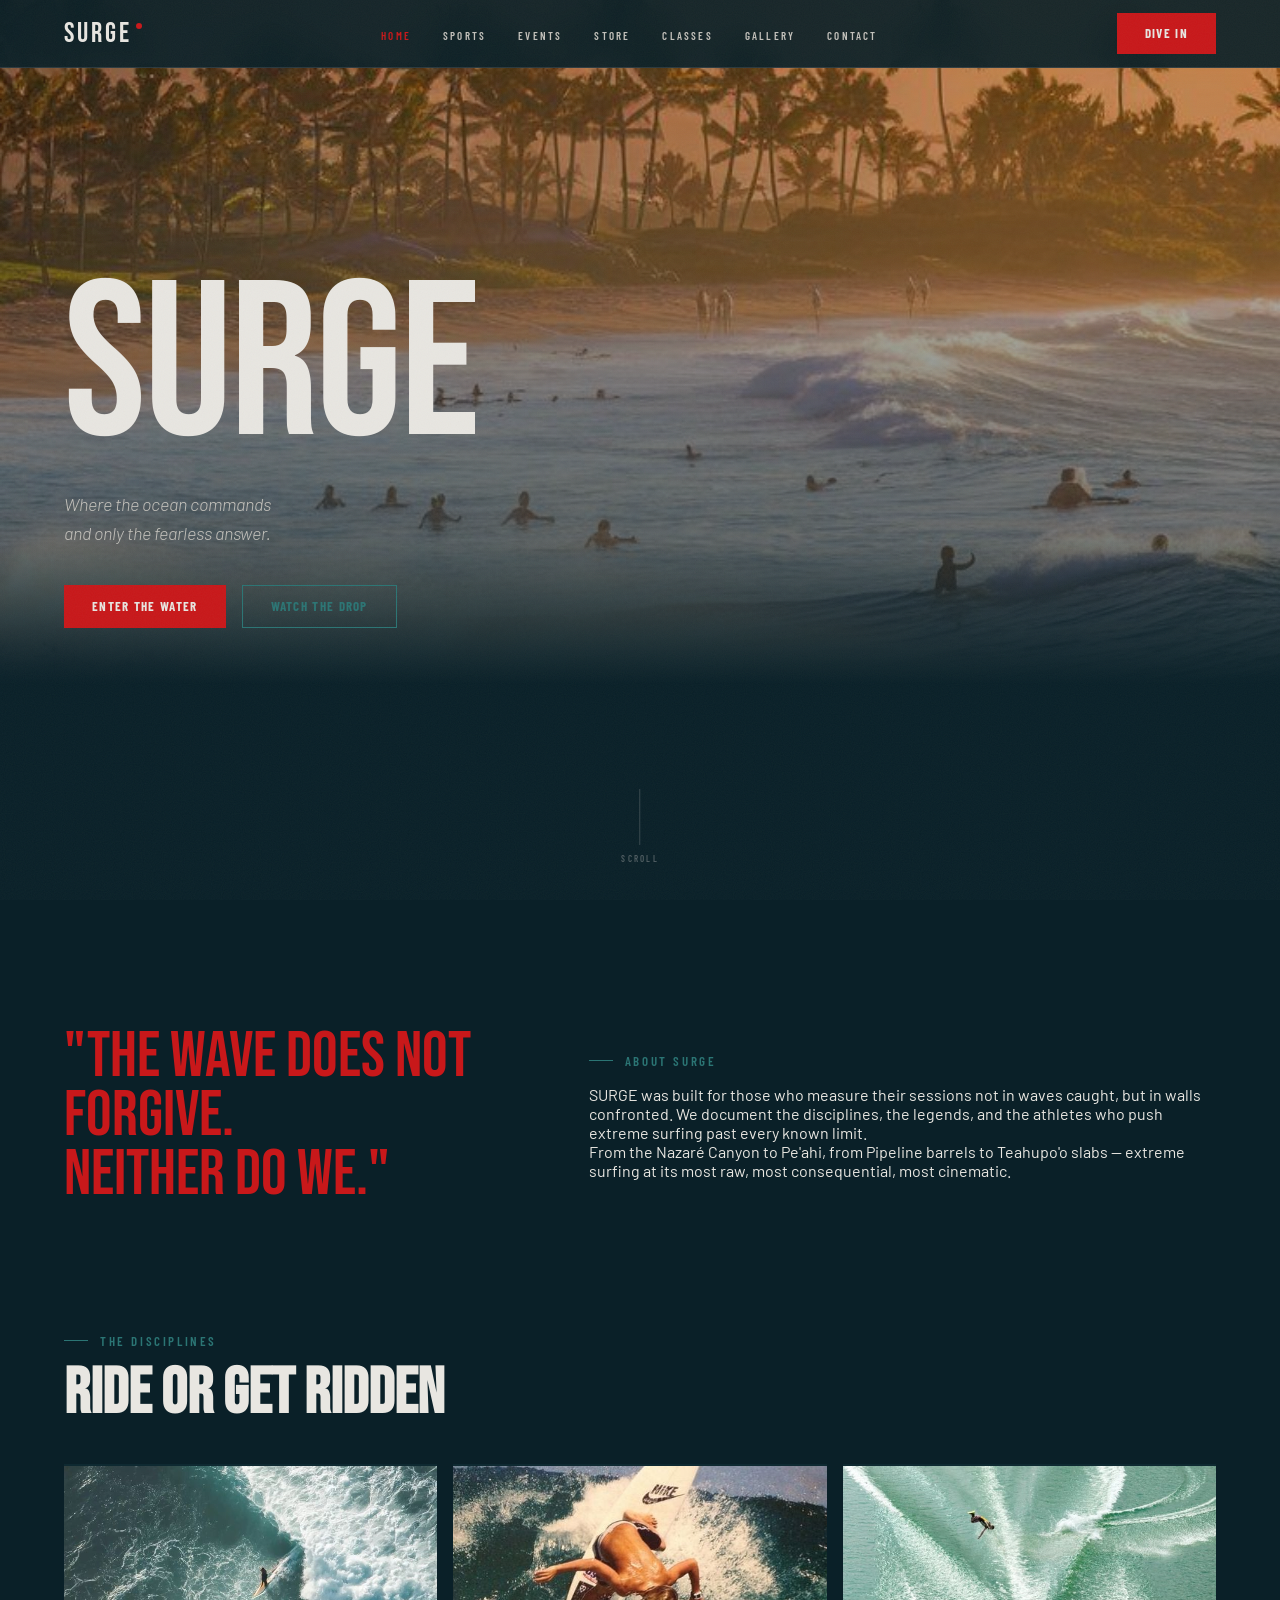
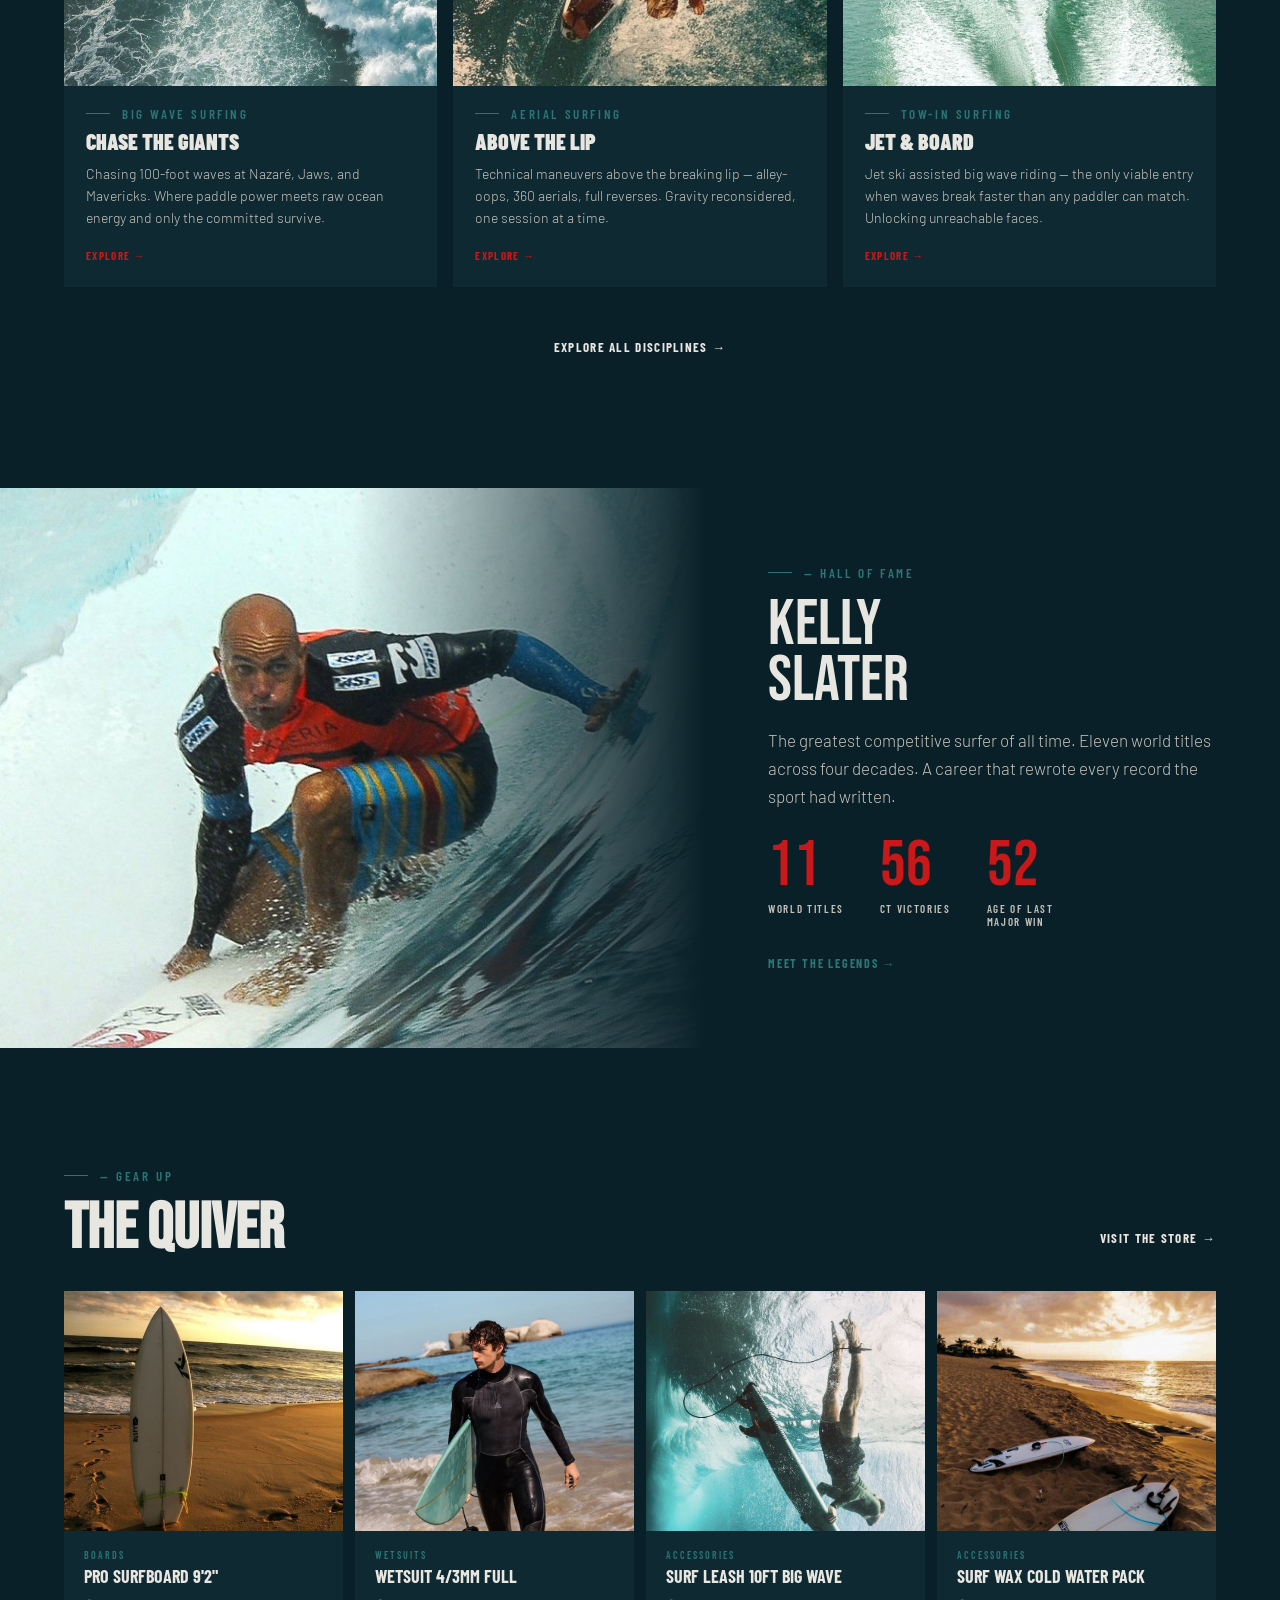
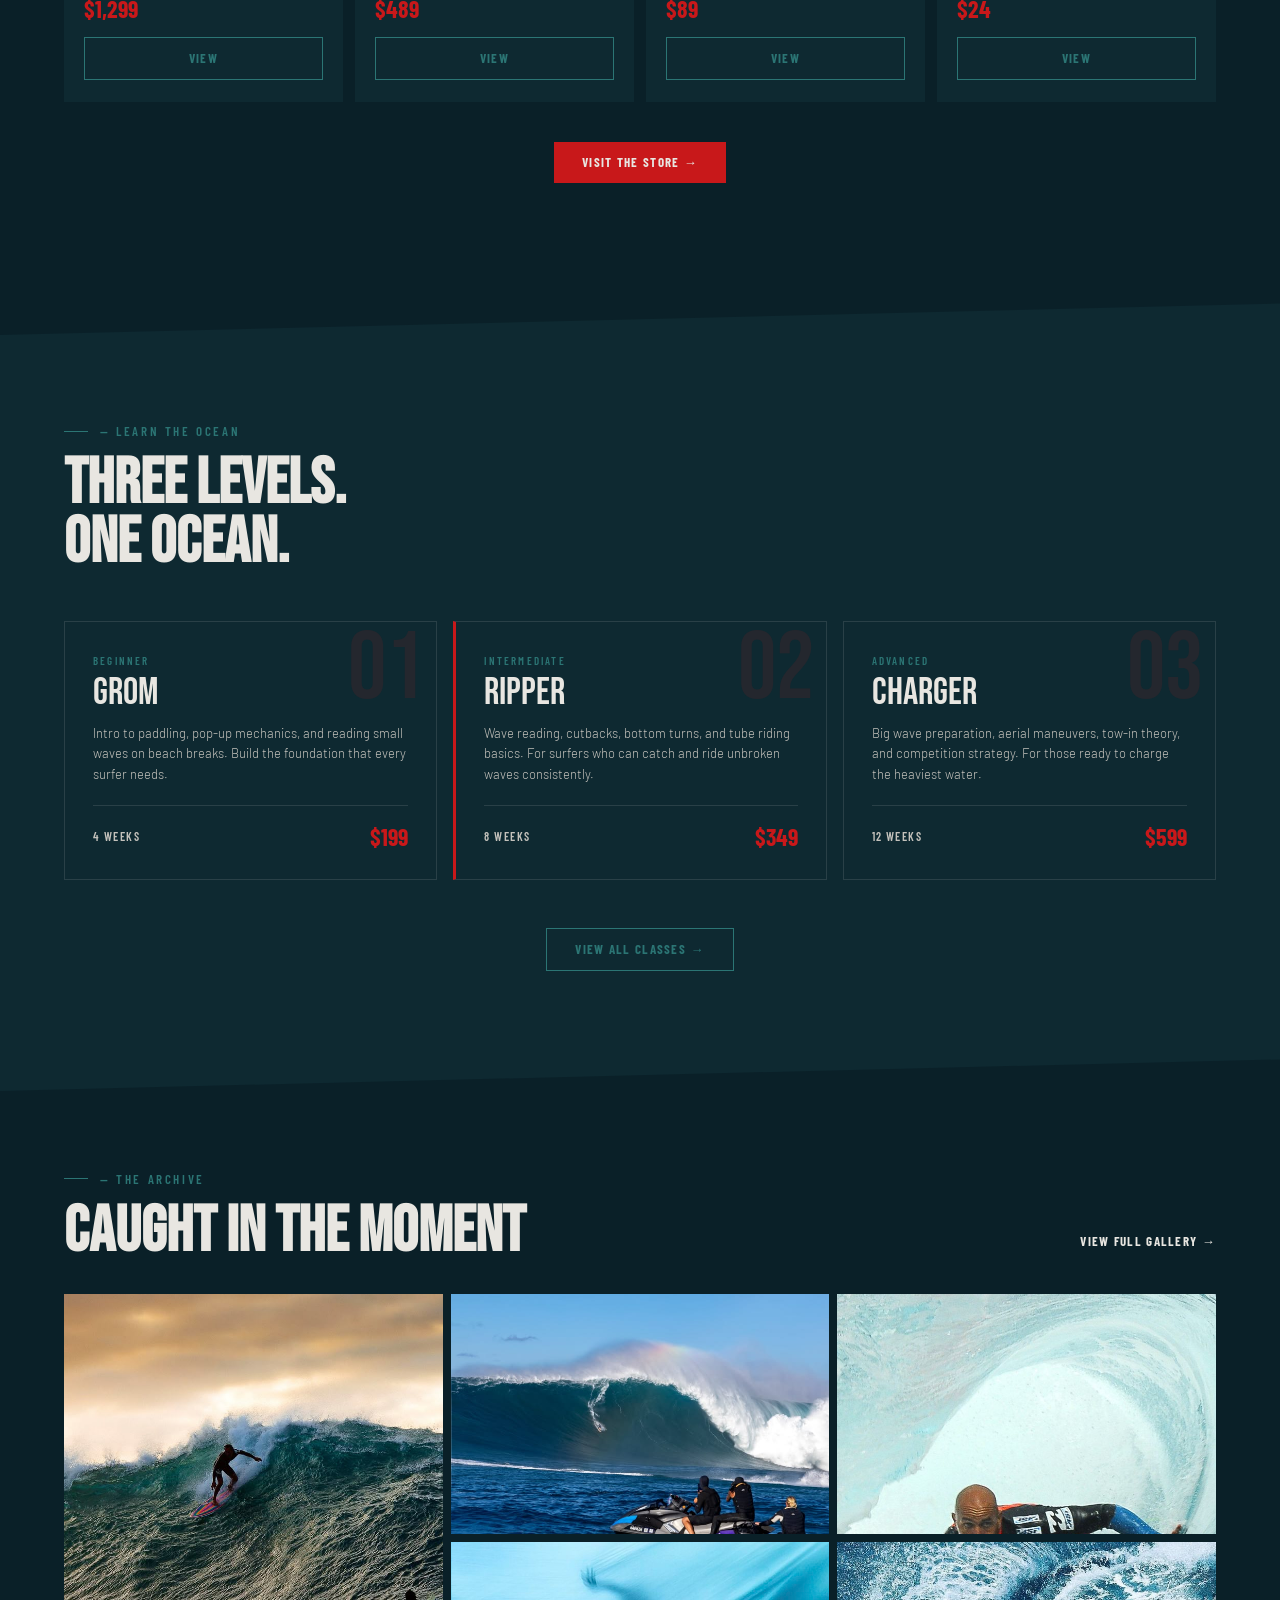
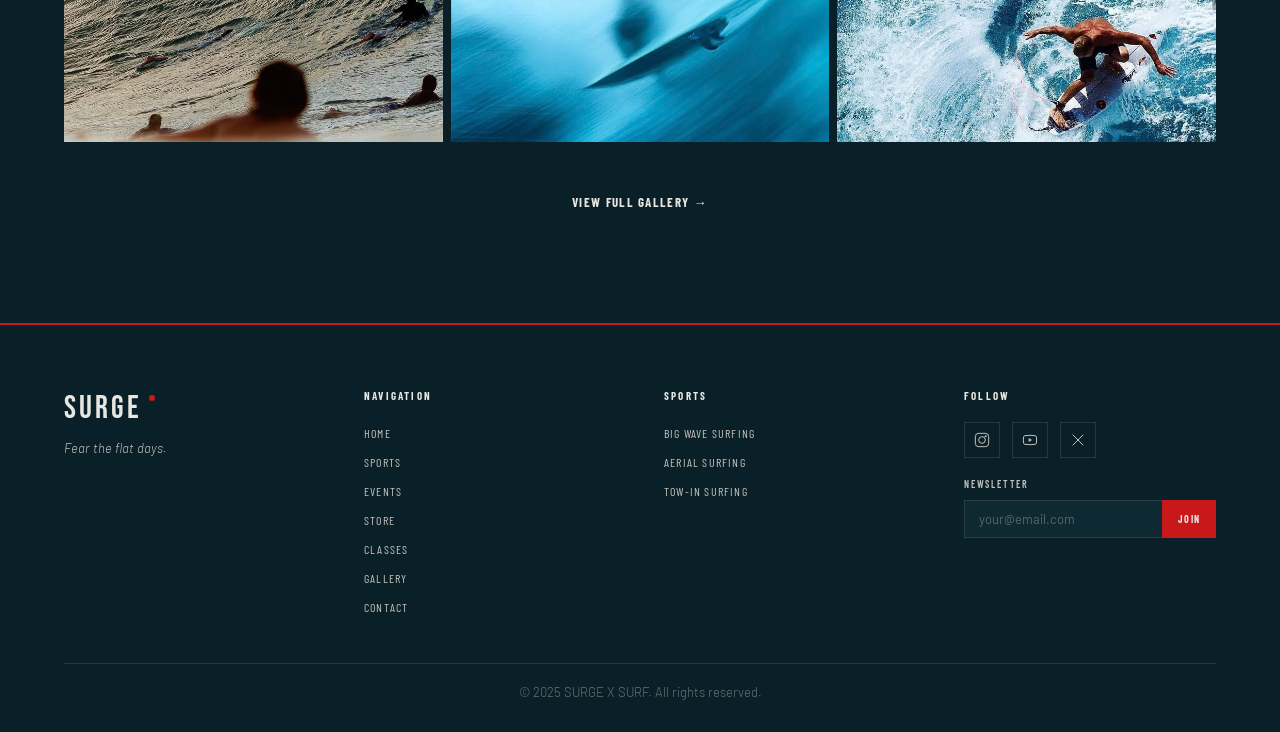
==== index.html @ 6198d616 "pagina lista, faltan algunas imagenes diferentes y ajustar el foco de elementos" ====
<!DOCTYPE html>
<html lang="en">
<head>
<meta charset="UTF-8">
<meta name="viewport" content="width=device-width, initial-scale=1.0">
<title>SURGE X SURF — Extreme Surfing</title>
<link rel="stylesheet" href="styles.css">
</head>
<body id="page-index">
<div class="grain-overlay" aria-hidden="true"></div>
<a href="#main-content" class="skip-link">Skip to content</a>

<!-- NAV -->
<nav class="site-nav" id="site-nav" aria-label="Main navigation">
  <a href="index.html" class="nav-wordmark">SURGE<span class="dot"></span></a>
  <ul class="nav-links" role="list">
    <li><a href="index.html" class="active">Home</a></li>
    <li><a href="sports.html">Sports</a></li>
    <li><a href="events.html">Events</a></li>
    <li><a href="store.html">Store</a></li>
    <li><a href="classes.html">Classes</a></li>
    <li><a href="gallery.html">Gallery</a></li>
    <li><a href="contact.html">Contact</a></li>
  </ul>
  <div class="nav-right">
    <a href="contact.html" class="btn btn-primary">DIVE IN</a>
  </div>
</nav>

<main id="main-content">

  <!-- HERO -->
  <section class="hero" aria-label="Hero">
    <div class="hero-bg" aria-hidden="true" style="background-image:url('assets/a1567ca30cd28204262d8f72526fe66d.jpg');background-size:cover;background-position:center;">
      <div style="position:absolute;inset:0;background:radial-gradient(ellipse at 30% 60%,rgba(43,117,116,0.18) 0%,transparent 60%);"></div>
    </div>
    <div class="hero-overlay" aria-hidden="true"></div>
    <div class="hero-surge-block" aria-hidden="true"></div>
    <div class="hero-content">
      <div class="hero-title">SURGE</div>
      <p class="hero-sub">Where the ocean commands<br>and only the fearless answer.</p>
      <div class="hero-btns">
        <a href="sports.html" class="btn btn-primary">ENTER THE WATER</a>
        <a href="gallery.html" class="btn btn-secondary">WATCH THE DROP</a>
      </div>
    </div>
    <div class="hero-scroll" aria-hidden="true">
      <div class="hero-scroll-arrow"></div>
      <span>Scroll</span>
    </div>
  </section>

  <!-- INTRO TEXT -->
  <section class="intro-section" aria-label="About Surge">
    <div class="intro-grid">
      <div class="intro-quote">"The wave does not forgive.<br>Neither do we."</div>
      <div>
        <div class="section-label">About Surge</div>
        <p>SURGE was built for those who measure their sessions not in waves caught, but in walls confronted. We document the disciplines, the legends, and the athletes who push extreme surfing past every known limit.</p>
        <p>From the Nazaré Canyon to Pe'ahi, from Pipeline barrels to Teahupo'o slabs — extreme surfing at its most raw, most consequential, most cinematic.</p>
      </div>
    </div>
  </section>

  <!-- SPORTS SECTION -->
  <section class="sports-section" aria-label="Disciplines">
    <div class="section-header">
      <div class="section-label">The Disciplines</div>
      <h2 style="font-family:var(--font-display);font-size:var(--text-h1);line-height:0.92;color:var(--color-foam);">RIDE OR GET RIDDEN</h2>
    </div>
    <div class="sports-grid">
      <article class="sport-card">
        <div class="sport-card-img">
          <div class="photo-placeholder" style="background-image:url('assets/3266ec99240dcf81ca5a1056e453eb14.jpg');background-size:cover;background-position:center;"></div>
        </div>
        <div class="sport-card-body">
          <div class="section-label" style="margin-bottom:8px;">Big Wave Surfing</div>
          <div class="sport-card-title">Chase the Giants</div>
          <p class="sport-card-desc">Chasing 100-foot waves at Nazaré, Jaws, and Mavericks. Where paddle power meets raw ocean energy and only the committed survive.</p>
          <a href="sports.html" class="sport-card-cta">Explore →</a>
        </div>
      </article>
      <article class="sport-card">
        <div class="sport-card-img">
          <div class="photo-placeholder" style="background-image:url('assets/23d3d39b65756af0db37c3bd681a4fef.jpg');background-size:cover;background-position:center;"></div>
        </div>
        <div class="sport-card-body">
          <div class="section-label" style="margin-bottom:8px;">Aerial Surfing</div>
          <div class="sport-card-title">Above the Lip</div>
          <p class="sport-card-desc">Technical maneuvers above the breaking lip — alley-oops, 360 aerials, full reverses. Gravity reconsidered, one session at a time.</p>
          <a href="sports.html" class="sport-card-cta">Explore →</a>
        </div>
      </article>
      <article class="sport-card">
        <div class="sport-card-img">
          <div class="photo-placeholder" style="background-image:url('assets/e295d71f9cad6089a330e8c282b76eba.jpg');background-size:cover;background-position:center;"></div>
        </div>
        <div class="sport-card-body">
          <div class="section-label" style="margin-bottom:8px;">Tow-In Surfing</div>
          <div class="sport-card-title">Jet &amp; Board</div>
          <p class="sport-card-desc">Jet ski assisted big wave riding — the only viable entry when waves break faster than any paddler can match. Unlocking unreachable faces.</p>
          <a href="sports.html" class="sport-card-cta">Explore →</a>
        </div>
      </article>
    </div>
    <div class="sports-cta-row">
      <a href="sports.html" class="btn btn-ghost">EXPLORE ALL DISCIPLINES →</a>
    </div>
  </section>

  <!-- FEATURED ATHLETE -->
  <section class="athlete-section" aria-label="Featured Athlete">
    <div class="athlete-grid">
      <div class="athlete-img">
        <div style="width:100%;height:100%;background-image:url('assets/4bceb144e2095e053677da165e6e8d26.jpg');background-size:cover;background-position:center center;"></div>
        <div class="athlete-img-overlay"></div>
        <div class="athlete-img-fade"></div>
      </div>
      <div class="athlete-content">
        <div class="section-label">— Hall of Fame</div>
        <div class="athlete-name">KELLY<br>SLATER</div>
        <p style="font-family:var(--font-body);font-size:var(--text-body);font-weight:300;color:var(--color-off-white);line-height:var(--lh-body);margin-bottom:0;">The greatest competitive surfer of all time. Eleven world titles across four decades. A career that rewrote every record the sport had written.</p>
        <div class="athlete-stats">
          <div>
            <div class="athlete-stat-num">11</div>
            <div class="athlete-stat-label">World Titles</div>
          </div>
          <div>
            <div class="athlete-stat-num">56</div>
            <div class="athlete-stat-label">CT Victories</div>
          </div>
          <div>
            <div class="athlete-stat-num">52</div>
            <div class="athlete-stat-label">Age of Last<br>Major Win</div>
          </div>
        </div>
        <a href="events.html" class="athlete-cta">MEET THE LEGENDS →</a>
      </div>
    </div>
  </section>

  <!-- STORE TEASER -->
  <section class="store-section" aria-label="Store">
    <div class="store-header">
      <div>
        <div class="section-label">— Gear Up</div>
        <h2 style="font-family:var(--font-display);font-size:var(--text-h1);line-height:0.92;color:var(--color-foam);">THE QUIVER</h2>
      </div>
      <a href="store.html" class="btn btn-ghost">VISIT THE STORE →</a>
    </div>
    <div class="store-scroll-wrap">
      <article class="product-card">
        <div class="product-img photo-placeholder" style="background-image:url('assets/bf01df1114046b0dcc22b2a016cf95e8.jpg');background-size:cover;background-position:center;"></div>
        <div class="product-body">
          <div class="product-cat">Boards</div>
          <div class="product-name">Pro Surfboard 9'2"</div>
          <div class="product-price">$1,299</div>
          <a href="store.html" class="btn btn-secondary" style="width:100%;justify-content:center;">VIEW</a>
        </div>
      </article>
      <article class="product-card">
        <div class="product-img photo-placeholder" style="background-image:url('assets/57bd696c5f575b4886a639b38323c7db.jpg');background-size:cover;background-position:center top;"></div>
        <div class="product-body">
          <div class="product-cat">Wetsuits</div>
          <div class="product-name">Wetsuit 4/3mm Full</div>
          <div class="product-price">$489</div>
          <a href="store.html" class="btn btn-secondary" style="width:100%;justify-content:center;">VIEW</a>
        </div>
      </article>
      <article class="product-card">
        <div class="product-img photo-placeholder" style="background-image:url('assets/6751fa6d612d14bfe57a161518c65859.jpg');background-size:cover;background-position:center;"></div>
        <div class="product-body">
          <div class="product-cat">Accessories</div>
          <div class="product-name">Surf Leash 10ft Big Wave</div>
          <div class="product-price">$89</div>
          <a href="store.html" class="btn btn-secondary" style="width:100%;justify-content:center;">VIEW</a>
        </div>
      </article>
      <article class="product-card">
        <div class="product-img photo-placeholder" style="background-image:url('assets/036c7cbf5df6dd46f2a0cd4b11c5f0f8.jpg');background-size:cover;background-position:center;"></div>
        <div class="product-body">
          <div class="product-cat">Accessories</div>
          <div class="product-name">Surf Wax Cold Water Pack</div>
          <div class="product-price">$24</div>
          <a href="store.html" class="btn btn-secondary" style="width:100%;justify-content:center;">VIEW</a>
        </div>
      </article>
    </div>
    <div class="store-cta-row">
      <a href="store.html" class="btn btn-primary">VISIT THE STORE →</a>
    </div>
  </section>

  <!-- CLASSES TEASER -->
  <section class="classes-section" aria-label="Classes">
    <div class="section-header">
      <div class="section-label">— Learn the Ocean</div>
      <h2 style="font-family:var(--font-display);font-size:var(--text-h1);line-height:0.92;color:var(--color-foam);">THREE LEVELS.<br>ONE OCEAN.</h2>
    </div>
    <div class="class-cards-row">
      <article class="class-card">
        <div class="class-card-num" aria-hidden="true">01</div>
        <div class="class-card-level">Beginner</div>
        <div class="class-card-name">GROM</div>
        <p class="class-card-desc">Intro to paddling, pop-up mechanics, and reading small waves on beach breaks. Build the foundation that every surfer needs.</p>
        <div class="class-card-meta">
          <span class="class-card-duration">4 Weeks</span>
          <span class="class-card-price">$199</span>
        </div>
      </article>
      <article class="class-card" style="border-left:3px solid var(--color-surge);">
        <div class="class-card-num" aria-hidden="true">02</div>
        <div class="class-card-level">Intermediate</div>
        <div class="class-card-name">RIPPER</div>
        <p class="class-card-desc">Wave reading, cutbacks, bottom turns, and tube riding basics. For surfers who can catch and ride unbroken waves consistently.</p>
        <div class="class-card-meta">
          <span class="class-card-duration">8 Weeks</span>
          <span class="class-card-price">$349</span>
        </div>
      </article>
      <article class="class-card">
        <div class="class-card-num" aria-hidden="true">03</div>
        <div class="class-card-level">Advanced</div>
        <div class="class-card-name">CHARGER</div>
        <p class="class-card-desc">Big wave preparation, aerial maneuvers, tow-in theory, and competition strategy. For those ready to charge the heaviest water.</p>
        <div class="class-card-meta">
          <span class="class-card-duration">12 Weeks</span>
          <span class="class-card-price">$599</span>
        </div>
      </article>
    </div>
    <div class="classes-cta-row">
      <a href="classes.html" class="btn btn-secondary">VIEW ALL CLASSES →</a>
    </div>
  </section>

  <!-- GALLERY TEASER -->
  <section class="gallery-section" aria-label="Gallery">
    <div class="gallery-header">
      <div>
        <div class="section-label">— The Archive</div>
        <h2 style="font-family:var(--font-display);font-size:var(--text-h1);line-height:0.92;color:var(--color-foam);">CAUGHT IN THE MOMENT</h2>
      </div>
      <a href="gallery.html" class="btn btn-ghost">VIEW FULL GALLERY →</a>
    </div>
    <div class="gallery-grid-teaser">
      <div class="gallery-item">
        <div class="gallery-item-bg photo-placeholder" style="height:100%;background-image:url('assets/fb78d78305860e1f8f1de676a53030bf.jpg');background-size:cover;background-position:center;"></div>
        <div class="gallery-item-border"></div>
        <div class="gallery-item-caption"><span>Nazaré, November 2024 — 65ft swell</span></div>
      </div>
      <div class="gallery-item">
        <div class="gallery-item-bg photo-placeholder" style="height:100%;background-image:url('assets/5ca4f1ec778e65ef24069955474f40a7.jpg');background-size:cover;background-position:center;"></div>
        <div class="gallery-item-border"></div>
        <div class="gallery-item-caption"><span>Jaws, Pe'ahi — December 2024</span></div>
      </div>
      <div class="gallery-item">
        <div class="gallery-item-bg photo-placeholder" style="height:100%;background-image:url('assets/4bceb144e2095e053677da165e6e8d26.jpg');background-size:cover;background-position:center top;"></div>
        <div class="gallery-item-border"></div>
        <div class="gallery-item-caption"><span>Pipeline, North Shore — January 2025</span></div>
      </div>
      <div class="gallery-item">
        <div class="gallery-item-bg photo-placeholder" style="height:100%;background-image:url('assets/123e5f6e508c58c2bf3453a1d3ee3815.jpg');background-size:cover;background-position:center;"></div>
        <div class="gallery-item-border"></div>
        <div class="gallery-item-caption"><span>Teahupo'o, Tahiti — February 2025</span></div>
      </div>
      <div class="gallery-item">
        <div class="gallery-item-bg photo-placeholder" style="height:100%;background-image:url('assets/de69f809cae6e80735c3cd39009c45d6.jpg');background-size:cover;background-position:center;"></div>
        <div class="gallery-item-border"></div>
        <div class="gallery-item-caption"><span>Mavericks, California — March 2025</span></div>
      </div>
    </div>
    <div class="gallery-cta-row">
      <a href="gallery.html" class="btn btn-ghost">VIEW FULL GALLERY →</a>
    </div>
  </section>

</main>

<!-- FOOTER -->
<footer class="site-footer" aria-label="Site footer">
  <div class="footer-grid">
    <div>
      <a href="index.html" class="footer-wordmark">SURGE<span style="width:6px;height:6px;background:var(--color-surge);border-radius:50%;display:inline-block;margin-bottom:20px;margin-left:3px;"></span></a>
      <p class="footer-tagline">Fear the flat days.</p>
    </div>
    <div>
      <div class="footer-heading">Navigation</div>
      <ul class="footer-links">
        <li><a href="index.html">Home</a></li>
        <li><a href="sports.html">Sports</a></li>
        <li><a href="events.html">Events</a></li>
        <li><a href="store.html">Store</a></li>
        <li><a href="classes.html">Classes</a></li>
        <li><a href="gallery.html">Gallery</a></li>
        <li><a href="contact.html">Contact</a></li>
      </ul>
    </div>
    <div>
      <div class="footer-heading">Sports</div>
      <ul class="footer-links">
        <li><a href="sports.html">Big Wave Surfing</a></li>
        <li><a href="sports.html">Aerial Surfing</a></li>
        <li><a href="sports.html">Tow-In Surfing</a></li>
      </ul>
    </div>
    <div>
      <div class="footer-heading">Follow</div>
      <div class="footer-socials">
        <a href="#" class="footer-social-icon" aria-label="Instagram">
          <svg width="16" height="16" viewBox="0 0 24 24" fill="none" stroke="currentColor" stroke-width="1.5"><rect x="2" y="2" width="20" height="20" rx="5"/><circle cx="12" cy="12" r="5"/><circle cx="17.5" cy="6.5" r="1.5" fill="currentColor" stroke="none"/></svg>
        </a>
        <a href="#" class="footer-social-icon" aria-label="YouTube">
          <svg width="16" height="16" viewBox="0 0 24 24" fill="none" stroke="currentColor" stroke-width="1.5"><path d="M2.5 17a24.12 24.12 0 0 1 0-10 2 2 0 0 1 1.4-1.4 49.56 49.56 0 0 1 16.2 0A2 2 0 0 1 21.5 7a24.12 24.12 0 0 1 0 10 2 2 0 0 1-1.4 1.4 49.55 49.55 0 0 1-16.2 0A2 2 0 0 1 2.5 17"/><polygon points="10 15 15 12 10 9" fill="currentColor" stroke="none"/></svg>
        </a>
        <a href="#" class="footer-social-icon" aria-label="X / Twitter">
          <svg width="16" height="16" viewBox="0 0 24 24" fill="none" stroke="currentColor" stroke-width="1.5"><path d="M4 4l16 16M4 20 20 4"/></svg>
        </a>
      </div>
      <label for="footer-email" style="font-family:var(--font-heading);font-size:10px;font-weight:600;letter-spacing:0.18em;text-transform:uppercase;color:var(--color-off-white);display:block;margin-bottom:10px;">Newsletter</label>
      <div class="footer-newsletter">
        <input type="email" id="footer-email" placeholder="your@email.com" aria-label="Email for newsletter">
        <button type="button">Join</button>
      </div>
    </div>
  </div>
  <div class="footer-bottom">
    <p>© 2025 SURGE X SURF. All rights reserved.</p>
  </div>
</footer>

</body>
</html>
---- styles.css ----
@import url('https://fonts.googleapis.com/css2?family=Bebas+Neue&family=Barlow+Condensed:wght@400;600;700;900&family=Barlow:ital,wght@0,300;0,400;0,500;1,300&display=swap');

:root {
  --color-abyss: #0A2028;
  --color-deep: #0E2931;
  --color-mid: #12484C;
  --color-ocean: #2B7574;
  --color-foam: #E8E6E1;
  --color-off-white: #C4C2BC;
  --color-surge: #C8181A;
  --color-surge-dim: #8C1012;
  --color-transparent-white: rgba(232, 230, 225, 0.06);
  --color-border: rgba(232, 230, 225, 0.12);
  --font-display: 'Bebas Neue', sans-serif;
  --font-heading: 'Barlow Condensed', sans-serif;
  --font-body: 'Barlow', sans-serif;
  --text-hero: clamp(80px, 18vw, 220px);
  --text-display: clamp(48px, 8vw, 120px);
  --text-h1: clamp(36px, 5vw, 72px);
  --text-h2: clamp(24px, 3.5vw, 48px);
  --text-h3: clamp(18px, 2vw, 28px);
  --text-label: clamp(10px, 1.2vw, 13px);
  --text-body: clamp(14px, 1.5vw, 17px);
  --text-small: clamp(11px, 1.2vw, 13px);
  --lh-display: 0.88;
  --lh-heading: 1.1;
  --lh-body: 1.65;
  --ls-display: -0.01em;
  --ls-label: 0.2em;
  --ls-button: 0.1em;
  --space-xs: 8px;
  --space-sm: 16px;
  --space-md: 32px;
  --space-lg: 64px;
  --space-xl: 96px;
  --space-2xl: 144px;
  --container-max: 1440px;
  --container-pad: clamp(24px, 5vw, 80px);
  --ease-out: cubic-bezier(0.16, 1, 0.3, 1);
}

*,
*::before,
*::after {
  box-sizing: border-box;
  margin: 0;
  padding: 0;
}

html {
  font-size: 16px;
  -webkit-font-smoothing: antialiased;
  scroll-behavior: smooth;
}

body {
  background: var(--color-abyss);
  color: var(--color-foam);
  font-family: var(--font-body);
  overflow-x: hidden;
}

/* Grain */
.grain-overlay {
  position: fixed;
  inset: 0;
  pointer-events: none;
  z-index: 9999;
  opacity: 0.04;
  background-image: url("data:image/svg+xml,%3Csvg viewBox='0 0 256 256' xmlns='http://www.w3.org/2000/svg'%3E%3Cfilter id='n'%3E%3CfeTurbulence type='fractalNoise' baseFrequency='0.9' numOctaves='4' stitchTiles='stitch'/%3E%3C/filter%3E%3Crect width='100%25' height='100%25' filter='url(%23n)'/%3E%3C/svg%3E");
  background-size: 256px;
}

/* Skip link */
.skip-link {
  position: absolute;
  top: -100px;
  left: 24px;
  z-index: 10000;
  background: var(--color-surge);
  color: var(--color-foam);
  font-family: var(--font-heading);
  font-size: 12px;
  font-weight: 700;
  letter-spacing: 0.1em;
  text-transform: uppercase;
  padding: 12px 20px;
  text-decoration: none;
  transition: top 0.2s;
}

.skip-link:focus {
  top: 12px;
}

/* Nav */
nav.site-nav {
  position: fixed;
  top: 0;
  left: 0;
  right: 0;
  z-index: 100;
  height: 68px;
  display: flex;
  align-items: center;
  justify-content: space-between;
  padding: 0 var(--container-pad);
  background: rgba(10, 32, 40, 0.92);
  backdrop-filter: blur(12px);
  border-bottom: 1px solid var(--color-border);
}

.nav-wordmark {
  display: flex;
  align-items: center;
  gap: 4px;
  font-family: var(--font-display);
  font-size: 28px;
  color: var(--color-foam);
  letter-spacing: 3px;
  text-decoration: none;
}

.nav-wordmark span.dot {
  width: 6px;
  height: 6px;
  background: var(--color-surge);
  border-radius: 50%;
  margin-bottom: 16px;
  display: inline-block;
}

.nav-links {
  display: flex;
  align-items: center;
  gap: 32px;
  list-style: none;
}

.nav-links a {
  font-family: var(--font-heading);
  font-size: 11px;
  font-weight: 600;
  letter-spacing: 0.2em;
  text-transform: uppercase;
  color: var(--color-off-white);
  text-decoration: none;
  transition: color 0.2s;
}

.nav-links a:hover,
.nav-links a.active {
  color: var(--color-surge);
}

.nav-right {
  display: flex;
  align-items: center;
  gap: 24px;
}

.hamburger {
  display: none;
  flex-direction: column;
  gap: 5px;
  cursor: pointer;
  padding: 4px;
}

.hamburger span {
  display: block;
  width: 24px;
  height: 2px;
  background: var(--color-foam);
  transition: all 0.3s;
}

/* Container */
.container {
  max-width: var(--container-max);
  margin: 0 auto;
  padding: 0 var(--container-pad);
}

/* Section label */
.section-label {
  display: flex;
  align-items: center;
  gap: 12px;
  font-family: var(--font-heading);
  font-size: var(--text-label);
  font-weight: 600;
  letter-spacing: var(--ls-label);
  text-transform: uppercase;
  color: var(--color-ocean);
  margin-bottom: 16px;
}

.section-label::before {
  content: '';
  display: block;
  width: 24px;
  height: 1px;
  background: var(--color-ocean);
  flex-shrink: 0;
}

/* Buttons */
.btn {
  display: inline-flex;
  align-items: center;
  gap: 8px;
  font-family: var(--font-heading);
  font-size: var(--text-label);
  font-weight: 700;
  letter-spacing: var(--ls-button);
  text-transform: uppercase;
  padding: 14px 28px;
  border: none;
  cursor: pointer;
  transition: background 0.2s, transform 0.15s, color 0.2s, border-color 0.2s;
  text-decoration: none;
  line-height: 1;
}

.btn-primary {
  background: var(--color-surge);
  color: var(--color-foam);
}

.btn-primary:hover {
  background: var(--color-surge-dim);
  transform: translateY(-2px);
  color: var(--color-foam);
}

.btn-secondary {
  background: transparent;
  color: var(--color-ocean);
  border: 1px solid var(--color-ocean);
}

.btn-secondary:hover {
  background: var(--color-ocean);
  color: var(--color-abyss);
}

.btn-ghost {
  background: transparent;
  color: var(--color-foam);
  padding: 14px 0;
  position: relative;
}

.btn-ghost::after {
  content: '';
  position: absolute;
  bottom: 8px;
  left: 0;
  width: 0;
  height: 1px;
  background: var(--color-foam);
  transition: width 0.2s;
}

.btn-ghost:hover::after {
  width: 100%;
}

.btn:focus-visible {
  outline: 2px solid var(--color-ocean);
  outline-offset: 3px;
}

/* Photo placeholder */
.photo-placeholder {
  width: 100%;
  background: var(--color-deep);
  display: flex;
  align-items: center;
  justify-content: center;
  position: relative;
  overflow: hidden;
}

.photo-placeholder .ph-label {
  font-family: var(--font-heading);
  font-size: 10px;
  font-weight: 600;
  letter-spacing: 0.15em;
  text-transform: uppercase;
  color: rgba(232, 230, 225, 0.15);
  position: relative;
  z-index: 1;
}

/* Footer */
footer.site-footer {
  background: var(--color-abyss);
  border-top: 2px solid var(--color-surge);
  padding: 64px var(--container-pad) 32px;
}

.footer-grid {
  max-width: var(--container-max);
  margin: 0 auto;
  display: grid;
  grid-template-columns: repeat(4, 1fr);
  gap: 48px;
  margin-bottom: 48px;
}

.footer-wordmark {
  font-family: var(--font-display);
  font-size: 32px;
  color: var(--color-foam);
  letter-spacing: 3px;
  display: flex;
  align-items: center;
  gap: 4px;
  text-decoration: none;
  margin-bottom: 12px;
}

.footer-tagline {
  font-family: var(--font-body);
  font-size: 13px;
  font-weight: 300;
  font-style: italic;
  color: var(--color-off-white);
}

.footer-heading {
  font-family: var(--font-heading);
  font-size: 11px;
  font-weight: 700;
  letter-spacing: 0.2em;
  text-transform: uppercase;
  color: var(--color-foam);
  margin-bottom: 20px;
}

.footer-links {
  list-style: none;
  display: flex;
  flex-direction: column;
  gap: 10px;
}

.footer-links a {
  font-family: var(--font-heading);
  font-size: 12px;
  font-weight: 400;
  letter-spacing: 0.1em;
  text-transform: uppercase;
  color: var(--color-off-white);
  text-decoration: none;
  transition: color 0.2s;
}

.footer-links a:hover {
  color: var(--color-foam);
}

.footer-socials {
  display: flex;
  gap: 12px;
  margin-bottom: 20px;
}

.footer-social-icon {
  width: 36px;
  height: 36px;
  border: 1px solid var(--color-border);
  display: flex;
  align-items: center;
  justify-content: center;
  color: var(--color-off-white);
  transition: border-color 0.2s, color 0.2s;
  text-decoration: none;
}

.footer-social-icon:hover {
  border-color: var(--color-surge);
  color: var(--color-surge);
}

.footer-newsletter {
  display: flex;
}

.footer-newsletter input {
  flex: 1;
  background: var(--color-deep);
  border: 1px solid var(--color-border);
  border-right: none;
  color: var(--color-foam);
  font-family: var(--font-body);
  font-size: 13px;
  padding: 10px 14px;
  outline: none;
}

.footer-newsletter input::placeholder {
  color: rgba(196, 194, 188, 0.4);
}

.footer-newsletter button {
  background: var(--color-surge);
  color: var(--color-foam);
  font-family: var(--font-heading);
  font-size: 10px;
  font-weight: 700;
  letter-spacing: 0.12em;
  text-transform: uppercase;
  border: none;
  padding: 0 16px;
  cursor: pointer;
  transition: background 0.2s;
}

.footer-newsletter button:hover {
  background: var(--color-surge-dim);
}

.footer-bottom {
  max-width: var(--container-max);
  margin: 0 auto;
  border-top: 1px solid var(--color-border);
  padding-top: 20px;
  text-align: center;
  font-family: var(--font-body);
  font-size: var(--text-small);
  font-weight: 300;
  color: rgba(196, 194, 188, 0.5);
}

/* ======================================
   SHARED: Page Hero (all inner pages)
   ====================================== */
.page-hero {
  position: relative;
  overflow: hidden;
  display: flex;
  align-items: flex-end;
  padding-bottom: clamp(48px, 6vw, 80px);
}

.page-hero--tall {
  height: 60vh;
  min-height: 420px;
}

.page-hero--medium {
  height: 55vh;
  min-height: 380px;
}

.page-hero--standard {
  height: 50vh;
  min-height: 360px;
}

.page-hero--short {
  height: 40vh;
  min-height: 280px;
  padding-bottom: clamp(40px, 5vw, 64px);
}

.page-hero-bg {
  position: absolute;
  inset: 0;
  background: linear-gradient(135deg, #0d3a42 0%, #0a1e26 60%, #0a1218 100%);
}

.page-hero-overlay {
  position: absolute;
  inset: 0;
  background: linear-gradient(to top, rgba(10, 32, 40, 0.96) 0%, rgba(10, 32, 40, 0.4) 60%, transparent 100%);
}

.page-hero--short .page-hero-overlay {
  background: linear-gradient(to top, rgba(10, 32, 40, 0.97) 0%, rgba(10, 32, 40, 0.4) 70%, transparent 100%);
}

.page-hero-content {
  position: relative;
  z-index: 2;
  width: 100%;
  padding: 0 var(--container-pad);
}

.page-title {
  font-family: var(--font-display);
  font-size: var(--text-display);
  line-height: var(--lh-display);
  color: var(--color-foam);
}

.page-sub {
  font-family: var(--font-body);
  font-size: var(--text-body);
  font-weight: 300;
  color: var(--color-off-white);
  max-width: 560px;
  line-height: var(--lh-body);
  margin-top: 16px;
}

/* ======================================
   SHARED: Filter Bar (store + gallery)
   ====================================== */


.filter-inner {
  max-width: var(--container-max);
  margin: 0 auto;
  display: flex;
  gap: 4px;
  padding: 14px 0;
  overflow-x: auto;
}

.filter-btn {
  font-family: var(--font-heading);
  font-size: 11px;
  font-weight: 600;
  letter-spacing: 0.18em;
  text-transform: uppercase;
  padding: 8px 18px;
  background: transparent;
  color: var(--color-off-white);
  border: 1px solid var(--color-border);
  cursor: pointer;
  white-space: nowrap;
  transition: all 0.2s;
}

.filter-btn:hover {
  border-color: var(--color-ocean);
  color: var(--color-foam);
}

.filter-btn.active {
  background: var(--color-surge);
  color: var(--color-foam);
  border-color: var(--color-surge);
}

/* ======================================
   SHARED: Product Card (store + index teaser)
   ====================================== */
.product-card {
  background: var(--color-deep);
  transition: transform 0.2s;
  display: flex;
  flex-direction: column;
}

.product-card:hover {
  transform: translateY(-4px);
}

.product-img {
  height: 240px;
  overflow: hidden;
}

.product-img .photo-placeholder {
  height: 100%;
  transition: transform 0.3s;
}

.product-card:hover .product-img .photo-placeholder {
  transform: scale(1.03);
}

.product-body {
  padding: 18px 20px 22px;
  flex: 1;
  display: flex;
  flex-direction: column;
}

.product-cat {
  font-family: var(--font-heading);
  font-size: 10px;
  font-weight: 600;
  letter-spacing: 0.2em;
  text-transform: uppercase;
  color: var(--color-ocean);
  margin-bottom: 6px;
}

.product-name {
  font-family: var(--font-heading);
  font-size: 18px;
  font-weight: 700;
  text-transform: uppercase;
  color: var(--color-foam);
  line-height: 1.1;
  margin-bottom: 8px;
}

.product-desc {
  font-family: var(--font-body);
  font-size: 13px;
  font-weight: 300;
  color: var(--color-off-white);
  line-height: 1.6;
  margin-bottom: 14px;
  flex: 1;
}

.product-price {
  font-family: var(--font-heading);
  font-size: 24px;
  font-weight: 700;
  color: var(--color-surge);
  margin-bottom: 14px;
}

.product-card .btn {
  width: 100%;
  justify-content: center;
}

/* ======================================
   PAGE: index.html
   ====================================== */
.hero {
  height: 100vh;
  position: relative;
  overflow: hidden;
  display: flex;
  flex-direction: column;
  justify-content: flex-end;
}

.hero-bg {
  position: absolute;
  inset: 0;
  z-index: 0;
  background: linear-gradient(135deg, #0d3a42 0%, #0a1e26 60%, #0a1218 100%);
}

.hero-overlay {
  position: absolute;
  inset: 0;
  z-index: 1;
  background: linear-gradient(to top, rgba(10, 32, 40, 0.97) 0%, rgba(10, 32, 40, 0.5) 45%, rgba(10, 32, 40, 0.1) 100%);
}

.hero-surge-block {
  position: absolute;
  bottom: 0;
  left: 0;
  right: 0;
  height: 40%;
  z-index: 2;
  background: linear-gradient(to top, var(--color-abyss) 60%, transparent 100%);
}

.hero-content {
  position: absolute;
  inset: 0;
  z-index: 3;
  display: flex;
  flex-direction: column;
  justify-content: center;
  padding: 0 var(--container-pad);
  max-width: calc(var(--container-max) + 2 * var(--container-pad));
  margin: 0 auto;
  left: 0;
  right: 0;
}

.hero-title {
  font-family: var(--font-display);
  font-size: var(--text-hero);
  line-height: var(--lh-display);
  letter-spacing: var(--ls-display);
  color: var(--color-foam);
  margin-bottom: 24px;
  opacity: 0;
  transform: translateY(40px);
  animation: heroIn 0.7s var(--ease-out) 0.1s forwards;
}

.hero-title span {
  color: var(--color-surge);
}

.hero-sub {
  font-family: var(--font-body);
  font-size: clamp(15px, 1.4vw, 19px);
  font-weight: 300;
  font-style: italic;
  color: var(--color-off-white);
  max-width: 560px;
  line-height: 1.65;
  margin-bottom: 36px;
  opacity: 0;
  transform: translateY(40px);
  animation: heroIn 0.7s var(--ease-out) 0.3s forwards;
}

.hero-btns {
  display: flex;
  gap: 16px;
  flex-wrap: wrap;
  opacity: 0;
  transform: translateY(40px);
  animation: heroIn 0.7s var(--ease-out) 0.5s forwards;
}

.hero-scroll {
  position: absolute;
  bottom: 36px;
  left: 50%;
  transform: translateX(-50%);
  z-index: 4;
  display: flex;
  flex-direction: column;
  align-items: center;
  gap: 8px;
}

.hero-scroll span {
  font-family: var(--font-heading);
  font-size: 9px;
  font-weight: 600;
  letter-spacing: 0.25em;
  text-transform: uppercase;
  color: rgba(232, 230, 225, 0.3);
}

.hero-scroll-arrow {
  width: 1px;
  height: 56px;
  background: rgba(232, 230, 225, 0.2);
  position: relative;
  overflow: hidden;
}

.hero-scroll-arrow::after {
  content: '';
  position: absolute;
  top: -100%;
  left: 0;
  width: 100%;
  height: 50%;
  background: var(--color-surge);
  animation: scrollDrop 1.6s ease-in-out infinite;
}

@keyframes heroIn {
  to {
    opacity: 1;
    transform: translateY(0);
  }
}

@keyframes scrollDrop {
  0% {
    top: -100%
  }

  100% {
    top: 200%
  }
}

.intro-section {
  padding: clamp(80px, 10vw, 144px) var(--container-pad);
}

.intro-grid {
  max-width: var(--container-max);
  margin: 0 auto;
  display: grid;
  grid-template-columns: 5fr 7fr;
  gap: clamp(40px, 6vw, 100px);
  align-items: center;
}

.intro-quote {
  font-family: var(--font-display);
  font-size: var(--text-h1);
  line-height: 0.92;
  color: var(--color-surge);
  text-wrap: pretty;
}

.intro-body p {
  font-family: var(--font-body);
  font-size: var(--text-body);
  font-weight: 300;
  color: var(--color-off-white);
  line-height: var(--lh-body);
  margin-bottom: 20px;
}

.sports-section {
  padding: 0 var(--container-pad) clamp(80px, 10vw, 120px);
}

.sports-grid {
  max-width: var(--container-max);
  margin: 0 auto;
  display: grid;
  grid-template-columns: repeat(3, 1fr);
  gap: 16px;
  margin-bottom: 40px;
}

.section-header {
  max-width: var(--container-max);
  margin: 0 auto;
  margin-bottom: 40px;
}

.sport-card {
  background: var(--color-deep);
  cursor: pointer;
  border-top: 2px solid transparent;
  transition: border-color 0.2s, transform 0.2s;
}

.sport-card:hover {
  border-top-color: var(--color-surge);
  transform: translateY(-4px);
}

.sport-card-img {
  height: 220px;
  overflow: hidden;
}

.sport-card-img .photo-placeholder {
  height: 100%;
  transition: transform 0.3s;
}

.sport-card:hover .sport-card-img .photo-placeholder {
  transform: scale(1.03);
}

.sport-card-body {
  padding: 20px 22px 24px;
}

.sport-card-title {
  font-family: var(--font-heading);
  font-size: 22px;
  font-weight: 900;
  text-transform: uppercase;
  color: var(--color-foam);
  line-height: 1.05;
  margin-bottom: 10px;
}

.sport-card-desc {
  font-family: var(--font-body);
  font-size: 14px;
  font-weight: 300;
  color: var(--color-off-white);
  line-height: 1.6;
  margin-bottom: 14px;
}

.sport-card-cta {
  font-family: var(--font-heading);
  font-size: 11px;
  font-weight: 700;
  letter-spacing: 0.12em;
  text-transform: uppercase;
  color: var(--color-surge);
  text-decoration: none;
}

.sports-cta-row {
  max-width: var(--container-max);
  margin: 0 auto;
  display: flex;
  justify-content: center;
}

.athlete-section {
  position: relative;
  overflow: hidden;
  margin-bottom: clamp(80px, 10vw, 120px);
}

.athlete-grid {
  display: grid;
  grid-template-columns: 55fr 45fr;
  min-height: 560px;
}

.athlete-img {
  position: relative;
  overflow: hidden;
  background: linear-gradient(135deg, #0d3a42 0%, #0a1e26 100%);
}

.athlete-img-fade {
  position: absolute;
  inset: 0;
  background: linear-gradient(to right, transparent 50%, var(--color-abyss) 100%);
}

.athlete-content {
  background: var(--color-abyss);
  display: flex;
  flex-direction: column;
  justify-content: center;
  padding: clamp(40px, 5vw, 80px);
}

.athlete-name {
  font-family: var(--font-display);
  font-size: clamp(48px, 5vw, 88px);
  line-height: var(--lh-display);
  color: var(--color-foam);
  margin-bottom: 16px;
}

.athlete-stats {
  display: flex;
  gap: 36px;
  margin: 24px 0 28px;
}

.athlete-stat-num {
  font-family: var(--font-display);
  font-size: var(--text-h1);
  color: var(--color-surge);
  line-height: 1;
}

.athlete-stat-label {
  font-family: var(--font-heading);
  font-size: 11px;
  font-weight: 600;
  letter-spacing: 0.15em;
  text-transform: uppercase;
  color: var(--color-off-white);
  margin-top: 4px;
}

.athlete-cta {
  font-family: var(--font-heading);
  font-size: 12px;
  font-weight: 700;
  letter-spacing: 0.15em;
  text-transform: uppercase;
  color: var(--color-ocean);
  text-decoration: none;
  transition: color 0.2s;
}

.athlete-cta:hover {
  color: var(--color-foam);
}

.store-section {
  padding: 0 var(--container-pad) clamp(80px, 10vw, 120px);
}

.store-header {
  max-width: var(--container-max);
  margin: 0 auto;
  display: flex;
  justify-content: space-between;
  align-items: flex-end;
  margin-bottom: 32px;
}

.store-scroll-wrap {
  max-width: var(--container-max);
  margin: 0 auto;
  display: grid;
  grid-template-columns: repeat(4, 1fr);
  gap: 12px;
  margin-bottom: 40px;
}

.store-cta-row {
  max-width: var(--container-max);
  margin: 0 auto;
  display: flex;
  justify-content: center;
}

.classes-section {
  background: var(--color-deep);
  padding: clamp(80px, 10vw, 120px) var(--container-pad);
  clip-path: polygon(0 4%, 100% 0, 100% 96%, 0 100%);
  margin-bottom: -40px;
}

.classes-section .section-header {
  margin-bottom: 48px;
}

.class-cards-row {
  max-width: var(--container-max);
  margin: 0 auto;
  display: grid;
  grid-template-columns: repeat(3, 1fr);
  gap: 16px;
  margin-bottom: 48px;
}

.class-card {
  border: 1px solid var(--color-border);
  position: relative;
  overflow: hidden;
  padding: 32px 28px 28px;
  transition: border-color 0.2s, transform 0.2s;
}

.class-card:hover {
  border-color: var(--color-surge);
  transform: translateY(-4px);
}

.class-card-num {
  font-family: var(--font-display);
  font-size: 96px;
  line-height: 1;
  color: rgba(200, 24, 26, 0.12);
  position: absolute;
  top: 0;
  right: 12px;
}

.class-card-level {
  font-family: var(--font-heading);
  font-size: 11px;
  font-weight: 600;
  letter-spacing: 0.2em;
  text-transform: uppercase;
  color: var(--color-ocean);
  margin-bottom: 8px;
}

.class-card-name {
  font-family: var(--font-display);
  font-size: clamp(28px, 3vw, 44px);
  line-height: 0.92;
  color: var(--color-foam);
  margin-bottom: 12px;
}

.class-card-desc {
  font-family: var(--font-body);
  font-size: 13px;
  font-weight: 300;
  color: var(--color-off-white);
  line-height: 1.6;
  margin-bottom: 20px;
}

.class-card-meta {
  display: flex;
  align-items: center;
  justify-content: space-between;
  border-top: 1px solid var(--color-border);
  padding-top: 16px;
}

.class-card-duration {
  font-family: var(--font-heading);
  font-size: 12px;
  font-weight: 600;
  letter-spacing: 0.12em;
  text-transform: uppercase;
  color: var(--color-off-white);
}

.class-card-price {
  font-family: var(--font-heading);
  font-size: 24px;
  font-weight: 700;
  color: var(--color-surge);
}

.classes-cta-row {
  max-width: var(--container-max);
  margin: 0 auto;
  display: flex;
  justify-content: center;
}

.gallery-section {
  padding: clamp(80px, 10vw, 120px) var(--container-pad) clamp(60px, 8vw, 100px);
}

.gallery-header {
  max-width: var(--container-max);
  margin: 0 auto;
  display: flex;
  justify-content: space-between;
  align-items: flex-end;
  margin-bottom: 32px;
}

.gallery-grid-teaser {
  max-width: var(--container-max);
  margin: 0 auto;
  display: grid;
  grid-template-columns: repeat(3, 1fr);
  grid-template-rows: 240px 200px;
  gap: 8px;
  margin-bottom: 40px;
}

.gallery-item {
  position: relative;
  overflow: hidden;
  cursor: pointer;
}

.gallery-item:nth-child(1) {
  grid-row: span 2;
}

.gallery-item-bg {
  width: 100%;
  height: 100%;
  transition: transform 0.3s;
}

.gallery-item:hover .gallery-item-bg {
  transform: scale(1.04);
}

.gallery-item-border {
  position: absolute;
  inset: 0;
  border: 2px solid transparent;
  transition: border-color 0.2s;
}

.gallery-item:hover .gallery-item-border {
  border-color: var(--color-surge);
}

.gallery-item-caption {
  position: absolute;
  bottom: 0;
  left: 0;
  right: 0;
  background: rgba(10, 32, 40, 0.85);
  padding: 12px 14px;
  transform: translateY(100%);
  transition: transform 0.25s var(--ease-out);
}

.gallery-item:hover .gallery-item-caption {
  transform: translateY(0);
}

.gallery-item-caption span {
  font-family: var(--font-body);
  font-size: 12px;
  font-weight: 300;
  font-style: italic;
  color: var(--color-foam);
}

.gallery-cta-row {
  max-width: var(--container-max);
  margin: 0 auto;
  display: flex;
  justify-content: center;
}

/* ======================================
   PAGE: sports.html
   ====================================== */
.discipline {
  padding: clamp(64px, 8vw, 100px) var(--container-pad);
  border-bottom: 1px solid var(--color-border);
}

.discipline:nth-child(even) {
  background: var(--color-deep);
}

.discipline-grid {
  max-width: var(--container-max);
  margin: 0 auto;
  display: grid;
  grid-template-columns: 1fr 1fr;
  gap: clamp(40px, 5vw, 80px);
  align-items: center;
}

.discipline-grid.reverse .disc-text {
  order: 2;
}

.discipline-grid.reverse .disc-img {
  order: 1;
}

.disc-title {
  font-family: var(--font-display);
  font-size: clamp(48px, 6vw, 96px);
  line-height: var(--lh-display);
  color: var(--color-foam);
  margin-bottom: 12px;
}

.disc-sub {
  font-family: var(--font-heading);
  font-size: 16px;
  font-weight: 600;
  letter-spacing: 0.12em;
  text-transform: uppercase;
  color: var(--color-ocean);
  margin-bottom: 20px;
}

.disc-body {
  font-family: var(--font-body);
  font-size: var(--text-body);
  font-weight: 300;
  color: var(--color-off-white);
  line-height: var(--lh-body);
  margin-bottom: 24px;
}

.stat-row {
  display: flex;
  gap: 32px;
  margin: 28px 0 32px;
  border-top: 1px solid var(--color-border);
  padding-top: 24px;
}

.stat-num {
  font-family: var(--font-display);
  font-size: clamp(32px, 4vw, 56px);
  color: var(--color-surge);
  line-height: 1;
}

.stat-label {
  font-family: var(--font-heading);
  font-size: 11px;
  font-weight: 600;
  letter-spacing: 0.15em;
  text-transform: uppercase;
  color: var(--color-off-white);
  margin-top: 4px;
}

.disc-img-wrap {
  position: relative;
  overflow: hidden;
  height: 100%;
}

.disc-img-wrap .photo-placeholder {
  height: 420px;
  background: linear-gradient(135deg, #0d3a42 0%, #091820 100%);
}

.disc-img-wrap::after {
  content: '';
  position: absolute;
  bottom: 0;
  left: 0;
  right: 0;
  height: 30%;
  background: linear-gradient(to top, var(--color-abyss), transparent);
}

.discipline:nth-child(even) .disc-img-wrap::after {
  background: linear-gradient(to top, var(--color-deep), transparent);
}

.athletes-mini {
  margin-top: 40px;
  border-top: 1px solid var(--color-border);
  padding-top: 32px;
}

.athletes-mini-label {
  font-family: var(--font-heading);
  font-size: 11px;
  font-weight: 700;
  letter-spacing: 0.2em;
  text-transform: uppercase;
  color: var(--color-ocean);
  margin-bottom: 20px;
}

.athletes-mini-row {
  display: flex;
  gap: 16px;
}

.mini-athlete {
  flex: 1;
  background: var(--color-deep);
  padding: 20px 18px;
  border-top: 2px solid transparent;
  transition: border-color 0.2s, transform 0.2s;
  text-decoration: none;
}

.mini-athlete:hover {
  border-top-color: var(--color-surge);
  transform: translateY(-3px);
}

.mini-athlete-name {
  font-family: var(--font-display);
  font-size: 22px;
  line-height: 0.95;
  color: var(--color-foam);
  margin-bottom: 4px;
}

.mini-athlete-nat {
  font-family: var(--font-heading);
  font-size: 10px;
  font-weight: 600;
  letter-spacing: 0.15em;
  text-transform: uppercase;
  color: var(--color-off-white);
}

.cta-block {
  background: var(--color-surge);
  padding: clamp(64px, 8vw, 100px) var(--container-pad);
  text-align: center;
}

.cta-block-title {
  font-family: var(--font-display);
  font-size: var(--text-h1);
  line-height: var(--lh-display);
  color: var(--color-foam);
  margin-bottom: 24px;
}

.cta-block-sub {
  font-family: var(--font-body);
  font-size: var(--text-body);
  font-weight: 300;
  color: rgba(232, 230, 225, 0.8);
  margin-bottom: 36px;
}

.btn-white {
  background: var(--color-foam);
  color: var(--color-abyss);
  font-family: var(--font-heading);
  font-size: var(--text-label);
  font-weight: 700;
  letter-spacing: 0.1em;
  text-transform: uppercase;
  padding: 16px 40px;
  text-decoration: none;
  display: inline-block;
  transition: background 0.2s, transform 0.15s;
}

.btn-white:hover {
  background: var(--color-off-white);
  transform: translateY(-2px);
}

/* ======================================
   PAGE: classes.html
   ====================================== */
.level-section {
  padding: clamp(64px, 8vw, 100px) var(--container-pad);
  border-bottom: 1px solid var(--color-border);
}

.level-section:nth-child(odd) {
  background: var(--color-abyss);
}

.level-section:nth-child(even) {
  background: var(--color-deep);
}

.level-grid {
  max-width: var(--container-max);
  margin: 0 auto;
  display: grid;
  grid-template-columns: 1fr 2fr;
  gap: clamp(40px, 6vw, 96px);
  align-items: start;
}

.level-num-block {
  position: relative;
}

.level-num {
  font-family: var(--font-display);
  font-size: clamp(120px, 18vw, 200px);
  line-height: 1;
  color: rgba(200, 24, 26, 0.12);
  user-select: none;
  letter-spacing: -0.02em;
}

.level-badge {
  position: absolute;
  top: 24px;
  left: 20px;
  background: var(--color-surge);
  font-family: var(--font-heading);
  font-size: 10px;
  font-weight: 700;
  letter-spacing: 0.2em;
  text-transform: uppercase;
  color: var(--color-foam);
  padding: 6px 14px;
}

.level-content {
  padding-top: 8px;
}

.level-tier {
  font-family: var(--font-heading);
  font-size: 12px;
  font-weight: 700;
  letter-spacing: 0.25em;
  text-transform: uppercase;
  color: var(--color-ocean);
  margin-bottom: 8px;
}

.level-name {
  font-family: var(--font-display);
  font-size: clamp(48px, 6vw, 96px);
  line-height: var(--lh-display);
  color: var(--color-foam);
  margin-bottom: 6px;
}

.level-tagline {
  font-family: var(--font-body);
  font-size: var(--text-body);
  font-weight: 300;
  font-style: italic;
  color: var(--color-off-white);
  margin-bottom: 24px;
}

.level-meta-row {
  display: flex;
  gap: 32px;
  margin-bottom: 28px;
  border-bottom: 1px solid var(--color-border);
  padding-bottom: 24px;
}

.level-meta-val {
  font-family: var(--font-display);
  font-size: clamp(28px, 3vw, 44px);
  color: var(--color-surge);
  line-height: 1;
}

.level-meta-lbl {
  font-family: var(--font-heading);
  font-size: 11px;
  font-weight: 600;
  letter-spacing: 0.15em;
  text-transform: uppercase;
  color: var(--color-off-white);
  margin-top: 3px;
}

.prereq {
  font-family: var(--font-heading);
  font-size: 11px;
  font-weight: 600;
  letter-spacing: 0.12em;
  text-transform: uppercase;
  color: var(--color-off-white);
  background: rgba(232, 230, 225, 0.06);
  border-left: 2px solid var(--color-ocean);
  padding: 10px 14px;
  margin-bottom: 24px;
}

.curriculum-label {
  font-family: var(--font-heading);
  font-size: 11px;
  font-weight: 700;
  letter-spacing: 0.2em;
  text-transform: uppercase;
  color: var(--color-foam);
  margin-bottom: 14px;
}

.curriculum-list {
  list-style: none;
  margin-bottom: 24px;
  display: flex;
  flex-direction: column;
  gap: 8px;
}

.curriculum-list li {
  font-family: var(--font-body);
  font-size: var(--text-body);
  font-weight: 300;
  color: var(--color-off-white);
  line-height: 1.5;
  padding-left: 16px;
  position: relative;
}

.curriculum-list li::before {
  content: '—';
  position: absolute;
  left: 0;
  color: var(--color-surge);
  font-size: 12px;
}

.includes-row {
  display: flex;
  flex-wrap: wrap;
  gap: 8px;
  margin-bottom: 28px;
}

.includes-chip {
  font-family: var(--font-heading);
  font-size: 10px;
  font-weight: 600;
  letter-spacing: 0.12em;
  text-transform: uppercase;
  color: var(--color-ocean);
  border: 1px solid rgba(43, 117, 116, 0.4);
  padding: 5px 12px;
}

.faq-section {
  padding: clamp(64px, 8vw, 100px) var(--container-pad);
  background: var(--color-deep);
}

.faq-inner {
  max-width: var(--container-max);
  margin: 0 auto;
}

.faq-list {
  margin-top: 40px;
  border-top: 1px solid var(--color-border);
}

details.faq-item {
  border-bottom: 1px solid var(--color-border);
}

summary.faq-q {
  display: flex;
  justify-content: space-between;
  align-items: center;
  padding: 22px 0;
  cursor: pointer;
  list-style: none;
  font-family: var(--font-heading);
  font-size: clamp(15px, 1.6vw, 20px);
  font-weight: 700;
  text-transform: uppercase;
  letter-spacing: 0.04em;
  color: var(--color-foam);
  transition: color 0.2s;
}

summary.faq-q::-webkit-details-marker {
  display: none;
}

summary.faq-q::after {
  content: '+';
  font-family: var(--font-display);
  font-size: 28px;
  color: var(--color-surge);
  flex-shrink: 0;
  line-height: 1;
  transition: transform 0.2s;
}

details[open] summary.faq-q::after {
  transform: rotate(45deg);
}

details[open] summary.faq-q {
  color: var(--color-surge);
}

.faq-a {
  font-family: var(--font-body);
  font-size: var(--text-body);
  font-weight: 300;
  color: var(--color-off-white);
  line-height: var(--lh-body);
  padding: 0 0 24px;
  max-width: 640px;
}

.booking-cta {
  padding: clamp(80px, 10vw, 120px) var(--container-pad);
  text-align: center;
  background: var(--color-abyss);
  border-top: 1px solid var(--color-border);
}

.booking-cta-title {
  font-family: var(--font-display);
  font-size: var(--text-h1);
  line-height: var(--lh-display);
  color: var(--color-foam);
  margin-bottom: 12px;
}

.booking-cta-sub {
  font-family: var(--font-body);
  font-size: var(--text-body);
  font-weight: 300;
  color: var(--color-off-white);
  margin-bottom: 36px;
}

/* ======================================
   PAGE: events.html
   ====================================== */
.hof-section {
  padding: clamp(64px, 8vw, 100px) var(--container-pad);
}

.hof-grid {
  max-width: var(--container-max);
  margin: 0 auto;
  display: grid;
  grid-template-columns: repeat(3, 1fr);
  gap: 16px;
}

.athlete-card {
  background: var(--color-deep);
  transition: transform 0.2s, border-top-color 0.2s;
  border-top: 2px solid transparent;
  cursor: default;
}

.athlete-card:hover {
  transform: translateY(-4px);
  border-top-color: var(--color-surge);
}

.athlete-card-portrait {
  height: 280px;
  position: relative;
  overflow: hidden;
}

.athlete-card-portrait .photo-placeholder {
  height: 100%;
  transition: transform 0.3s;
}

.athlete-card:hover .athlete-card-portrait .photo-placeholder {
  transform: scale(1.03);
}

.athlete-card-body {
  padding: 20px 22px 24px;
}

.athlete-card-name {
  font-family: var(--font-display);
  font-size: clamp(24px, 2.5vw, 38px);
  line-height: 0.9;
  color: var(--color-foam);
  margin-bottom: 10px;
}

.athlete-nat-chip {
  display: inline-block;
  background: var(--color-ocean);
  font-family: var(--font-heading);
  font-size: 10px;
  font-weight: 600;
  letter-spacing: 0.12em;
  text-transform: uppercase;
  color: var(--color-foam);
  padding: 4px 10px;
  margin-bottom: 10px;
}

.athlete-achievement {
  font-family: var(--font-heading);
  font-size: 13px;
  font-weight: 700;
  text-transform: uppercase;
  letter-spacing: 0.05em;
  color: var(--color-surge);
  margin-bottom: 8px;
}

.athlete-bio {
  font-family: var(--font-body);
  font-size: 13px;
  font-weight: 300;
  color: var(--color-off-white);
  line-height: 1.6;
}

.timeline-section {
  background: var(--color-deep);
  padding: clamp(64px, 8vw, 100px) var(--container-pad);
}

.timeline-inner {
  max-width: var(--container-max);
  margin: 0 auto;
}

.timeline {
  position: relative;
  margin-top: 48px;
}

.timeline::before {
  content: '';
  position: absolute;
  top: 28px;
  left: 0;
  right: 0;
  height: 1px;
  background: var(--color-border);
}

.timeline-track {
  display: flex;
  gap: 0;
}

.timeline-item {
  flex: 1;
  padding-top: 56px;
  padding-right: 24px;
  position: relative;
}

.timeline-dot {
  position: absolute;
  top: 20px;
  left: 0;
  width: 16px;
  height: 16px;
  background: var(--color-abyss);
  border: 2px solid var(--color-ocean);
  transform: translateX(-50%);
  transition: border-color 0.2s, background 0.2s;
}

.timeline-item:hover .timeline-dot {
  background: var(--color-surge);
  border-color: var(--color-surge);
}

.timeline-year {
  font-family: var(--font-display);
  font-size: clamp(28px, 3vw, 44px);
  color: var(--color-surge);
  line-height: 1;
  margin-bottom: 8px;
}

.timeline-event {
  font-family: var(--font-heading);
  font-size: 14px;
  font-weight: 700;
  text-transform: uppercase;
  letter-spacing: 0.05em;
  color: var(--color-foam);
  line-height: 1.2;
  margin-bottom: 8px;
}

.timeline-detail {
  font-family: var(--font-body);
  font-size: 13px;
  font-weight: 300;
  color: var(--color-off-white);
  line-height: 1.55;
}

.comps-section {
  padding: clamp(64px, 8vw, 100px) var(--container-pad);
}

.comps-grid {
  max-width: var(--container-max);
  margin: 0 auto;
  display: grid;
  grid-template-columns: repeat(2, 1fr);
  gap: 16px;
  margin-top: 40px;
}

.comp-card {
  background: var(--color-deep);
  padding: 32px;
  border-left: 3px solid transparent;
  transition: border-color 0.2s, transform 0.2s;
}

.comp-card:hover {
  border-left-color: var(--color-surge);
  transform: translateY(-3px);
}

.comp-name {
  font-family: var(--font-display);
  font-size: clamp(24px, 2.5vw, 40px);
  line-height: 0.95;
  color: var(--color-foam);
  margin-bottom: 8px;
}

.comp-tag {
  display: inline-block;
  background: rgba(43, 117, 116, 0.2);
  border: 1px solid var(--color-ocean);
  font-family: var(--font-heading);
  font-size: 10px;
  font-weight: 600;
  letter-spacing: 0.12em;
  text-transform: uppercase;
  color: var(--color-ocean);
  padding: 3px 10px;
  margin-bottom: 14px;
}

.comp-desc {
  font-family: var(--font-body);
  font-size: 14px;
  font-weight: 300;
  color: var(--color-off-white);
  line-height: 1.65;
}

/* ======================================
   PAGE: store.html
   ====================================== */
.product-grid {
  max-width: var(--container-max);
  margin: 0 auto;
  display: grid;
  grid-template-columns: repeat(3, 1fr);
  gap: 16px;
}

.cat-divider {
  max-width: var(--container-max);
  margin: 0 auto 20px;
  display: flex;
  align-items: center;
  gap: 16px;
}

.cat-divider-label {
  font-family: var(--font-display);
  font-size: clamp(32px, 3.5vw, 52px);
  line-height: 1;
  color: var(--color-foam);
}

.cat-divider-line {
  flex: 1;
  height: 1px;
  background: var(--color-border);
}

.cat-section {
  padding: clamp(40px, 5vw, 64px) var(--container-pad) 0;
}

.cat-section:last-child {
  padding-bottom: clamp(64px, 8vw, 100px);
}

/* ======================================
   PAGE: gallery.html
   ====================================== */
#page-gallery .gallery-section {
  padding: clamp(40px, 5vw, 64px) var(--container-pad) clamp(64px, 8vw, 100px);
}

.gallery-masonry {
  max-width: var(--container-max);
  margin: 0 auto;
  columns: 4 220px;
  column-gap: 8px;
  margin-bottom: 48px;
}

.gi {
  break-inside: avoid;
  margin-bottom: 8px;
  display: inline-block;
  width: 100%;
  position: relative;
  overflow: hidden;
  cursor: pointer;
}

.gi-bg {
  width: 100%;
  height: 240px;
  transition: transform 0.35s;
}

.gi:nth-child(1) .gi-bg,
.gi:nth-child(14) .gi-bg { height: 360px; }

.gi:nth-child(4) .gi-bg,
.gi:nth-child(6) .gi-bg,
.gi:nth-child(10) .gi-bg,
.gi:nth-child(16) .gi-bg,
.gi:nth-child(22) .gi-bg { height: 290px; }

.gi:nth-child(5) .gi-bg,
.gi:nth-child(9) .gi-bg,
.gi:nth-child(13) .gi-bg,
.gi:nth-child(17) .gi-bg,
.gi:nth-child(19) .gi-bg { height: 175px; }

.gi:hover .gi-bg {
  transform: scale(1.04);
}

.gi-border {
  position: absolute;
  inset: 0;
  border: 2px solid transparent;
  transition: border-color 0.2s;
  pointer-events: none;
  z-index: 2;
}

.gi:hover .gi-border {
  border-color: var(--color-surge);
}

.gi-caption {
  position: absolute;
  bottom: 0;
  left: 0;
  right: 0;
  z-index: 3;
  background: rgba(10, 32, 40, 0.85);
  backdrop-filter: blur(6px);
  padding: 10px 14px;
  transform: translateY(100%);
  transition: transform 0.25s var(--ease-out);
}

.gi:hover .gi-caption {
  transform: translateY(0);
}

.gi-caption span {
  font-family: var(--font-body);
  font-size: 12px;
  font-weight: 300;
  font-style: italic;
  color: var(--color-foam);
  display: block;
  white-space: nowrap;
  overflow: hidden;
  text-overflow: ellipsis;
}

.load-more-row {
  max-width: var(--container-max);
  margin: 0 auto;
  display: flex;
  justify-content: center;
}

/* ======================================
   PAGE: contact.html
   ====================================== */
.contact-section {
  padding: clamp(64px, 8vw, 100px) var(--container-pad);
}

.contact-grid {
  max-width: var(--container-max);
  margin: 0 auto;
  display: grid;
  grid-template-columns: 5fr 7fr;
  gap: clamp(48px, 6vw, 96px);
  align-items: start;
}

.contact-info-intro {
  font-family: var(--font-body);
  font-size: var(--text-body);
  font-weight: 300;
  color: var(--color-off-white);
  line-height: var(--lh-body);
  margin-bottom: 40px;
}

.contact-detail-list {
  display: flex;
  flex-direction: column;
  gap: 20px;
  margin-bottom: 40px;
}

.contact-detail {
  display: flex;
  flex-direction: column;
  gap: 4px;
}

.contact-detail-lbl {
  font-family: var(--font-heading);
  font-size: 10px;
  font-weight: 700;
  letter-spacing: 0.22em;
  text-transform: uppercase;
  color: var(--color-ocean);
}

.contact-detail-val {
  font-family: var(--font-body);
  font-size: var(--text-body);
  font-weight: 300;
  color: var(--color-foam);
}

.contact-detail-val a {
  color: var(--color-foam);
  text-decoration: none;
  transition: color 0.2s;
}

.contact-detail-val a:hover {
  color: var(--color-surge);
}

.contact-socials {
  display: flex;
  flex-direction: column;
  gap: 10px;
}

.contact-social-link {
  font-family: var(--font-heading);
  font-size: 12px;
  font-weight: 600;
  letter-spacing: 0.15em;
  text-transform: uppercase;
  color: var(--color-ocean);
  text-decoration: none;
  display: flex;
  align-items: center;
  gap: 10px;
  transition: color 0.2s;
}

.contact-social-link:hover {
  color: var(--color-foam);
}

.contact-social-link svg {
  flex-shrink: 0;
}

.form-field {
  margin-bottom: 24px;
}

.form-label {
  display: block;
  font-family: var(--font-heading);
  font-size: 11px;
  font-weight: 700;
  letter-spacing: 0.2em;
  text-transform: uppercase;
  color: var(--color-foam);
  margin-bottom: 8px;
}

.form-label .req {
  color: var(--color-surge);
  margin-left: 2px;
}

.form-input,
.form-select,
.form-textarea {
  width: 100%;
  background: var(--color-deep);
  border: 1px solid var(--color-border);
  color: var(--color-foam);
  font-family: var(--font-body);
  font-size: var(--text-body);
  font-weight: 300;
  padding: 14px 16px;
  outline: none;
  transition: border-color 0.2s;
  appearance: none;
}

.form-input::placeholder,
.form-textarea::placeholder {
  color: rgba(196, 194, 188, 0.35);
}

.form-input:focus,
.form-select:focus,
.form-textarea:focus {
  border-color: var(--color-ocean);
}

.form-select {
  background-image: url("data:image/svg+xml,%3Csvg xmlns='http://www.w3.org/2000/svg' width='12' height='8' viewBox='0 0 12 8'%3E%3Cpath d='M1 1l5 5 5-5' stroke='%232B7574' stroke-width='1.5' fill='none'/%3E%3C/svg%3E");
  background-repeat: no-repeat;
  background-position: right 16px center;
  padding-right: 40px;
  cursor: pointer;
}

.form-select option {
  background: var(--color-deep);
}

.form-textarea {
  resize: vertical;
  min-height: 140px;
  line-height: 1.65;
}

.form-row {
  display: grid;
  grid-template-columns: 1fr 1fr;
  gap: 16px;
}

.form-submit {
  width: 100%;
  justify-content: center;
  padding: 16px;
  font-size: 13px;
}

.form-success {
  display: none;
  text-align: center;
  padding: 64px 32px;
}

.form-success.visible {
  display: block;
}

.form-success-title {
  font-family: var(--font-display);
  font-size: clamp(48px, 5vw, 80px);
  color: var(--color-surge);
  line-height: 1;
  margin-bottom: 12px;
}

.form-success-msg {
  font-family: var(--font-body);
  font-size: var(--text-body);
  font-weight: 300;
  color: var(--color-off-white);
}

/* ======================================
   RESPONSIVE — TABLET (≤900px)
   ====================================== */
@media (max-width: 900px) {
  /* Nav */
  .nav-links { gap: 20px; }
  .nav-right { display: none; }

  /* Footer */
  .footer-grid {
    grid-template-columns: repeat(2, 1fr);
    gap: 40px;
  }

  /* Home – intro */
  .intro-grid { grid-template-columns: 1fr; }

  /* Home – sports teaser */
  .sports-grid { grid-template-columns: repeat(2, 1fr); }

  /* Home – athlete feature */
  .athlete-grid {
    grid-template-columns: 1fr;
    min-height: auto;
  }
  .athlete-img { height: 380px; }
  .athlete-img-fade {
    background: linear-gradient(to bottom, transparent 40%, var(--color-abyss) 100%);
  }

  /* Home – store teaser */
  .store-scroll-wrap { grid-template-columns: repeat(2, 1fr); }

  /* Home – class cards */
  .class-cards-row { grid-template-columns: repeat(2, 1fr); }

  /* Home – gallery teaser */
  .gallery-grid-teaser {
    grid-template-columns: repeat(2, 1fr);
    grid-template-rows: auto;
  }
  .gallery-item:nth-child(1) { grid-row: span 1; }

  /* Home – section headers with flex row */
  .store-header,
  .gallery-header {
    flex-direction: column;
    align-items: flex-start;
    gap: 16px;
  }

  /* Sports — single column, image on top for all disciplines */
  .discipline-grid { grid-template-columns: 1fr; }
  .discipline-grid .disc-img-wrap { order: 1 !important; }
  .discipline-grid .disc-text { order: 2 !important; }

  /* Events – Hall of Fame */
  .hof-grid { grid-template-columns: repeat(2, 1fr); }

  /* Events – competitions */
  .comps-grid { grid-template-columns: 1fr; }

  /* Classes – level layout */
  .level-grid { grid-template-columns: 1fr; }
  .level-num-block { display: none; }

  /* Store – product grid */
  .product-grid { grid-template-columns: repeat(2, 1fr); }

  /* Contact */
  .contact-grid { grid-template-columns: 1fr; }
}

/* ======================================
   RESPONSIVE — MOBILE (≤600px)
   ====================================== */
@media (max-width: 600px) {
  /* Nav — wrap links to second row, scrollable */
  nav.site-nav {
    height: auto;
    flex-wrap: wrap;
    padding: 14px var(--container-pad) 10px;
    gap: 0;
  }
  .nav-wordmark { order: 1; }
  .nav-links {
    order: 2;
    width: 100%;
    overflow-x: auto;
    gap: 24px;
    padding: 10px 0 6px;
    scrollbar-width: none;
  }
  .nav-links::-webkit-scrollbar { display: none; }

  /* Footer */
  .footer-grid {
    grid-template-columns: 1fr;
    gap: 32px;
  }

  /* Classes – diagonal clip looks broken at narrow widths */
  .classes-section {
    clip-path: none;
    margin-bottom: 0;
  }

  /* Home – sports teaser */
  .sports-grid { grid-template-columns: 1fr; }

  /* Home – athlete stats */
  .athlete-stats { flex-wrap: wrap; gap: 24px; }

  /* Home – store teaser */
  .store-scroll-wrap { grid-template-columns: 1fr; }

  /* Home – class cards */
  .class-cards-row { grid-template-columns: 1fr; }

  /* Home – gallery teaser */
  .gallery-grid-teaser { grid-template-columns: 1fr; }
  .gallery-item:nth-child(1) { grid-row: span 1; }

  /* Events – Hall of Fame */
  .hof-grid { grid-template-columns: 1fr; }

  /* Events – timeline becomes vertical */
  .timeline::before { display: none; }
  .timeline-track {
    flex-direction: column;
  }
  .timeline-item {
    padding-top: 0;
    padding-left: 40px;
    padding-right: 0;
    padding-bottom: 32px;
    border-left: 1px solid var(--color-border);
    margin-left: 8px;
  }
  .timeline-item:last-child {
    border-left: none;
    padding-bottom: 0;
  }
  .timeline-dot {
    top: 4px;
    left: -8px;
    transform: none;
  }

  /* Store – product grid */
  .product-grid { grid-template-columns: 1fr; }

  /* Contact – name/email row */
  .form-row { grid-template-columns: 1fr; }

  /* Athletes mini row on sports page */
  .athletes-mini-row { flex-direction: column; }

  /* Sports — reduce tall discipline images */
  .disc-img-wrap .photo-placeholder { height: 260px; }

  /* Filter bar — don't sticky on mobile (nav height is variable) */
  .filter-bar { position: static; }
}
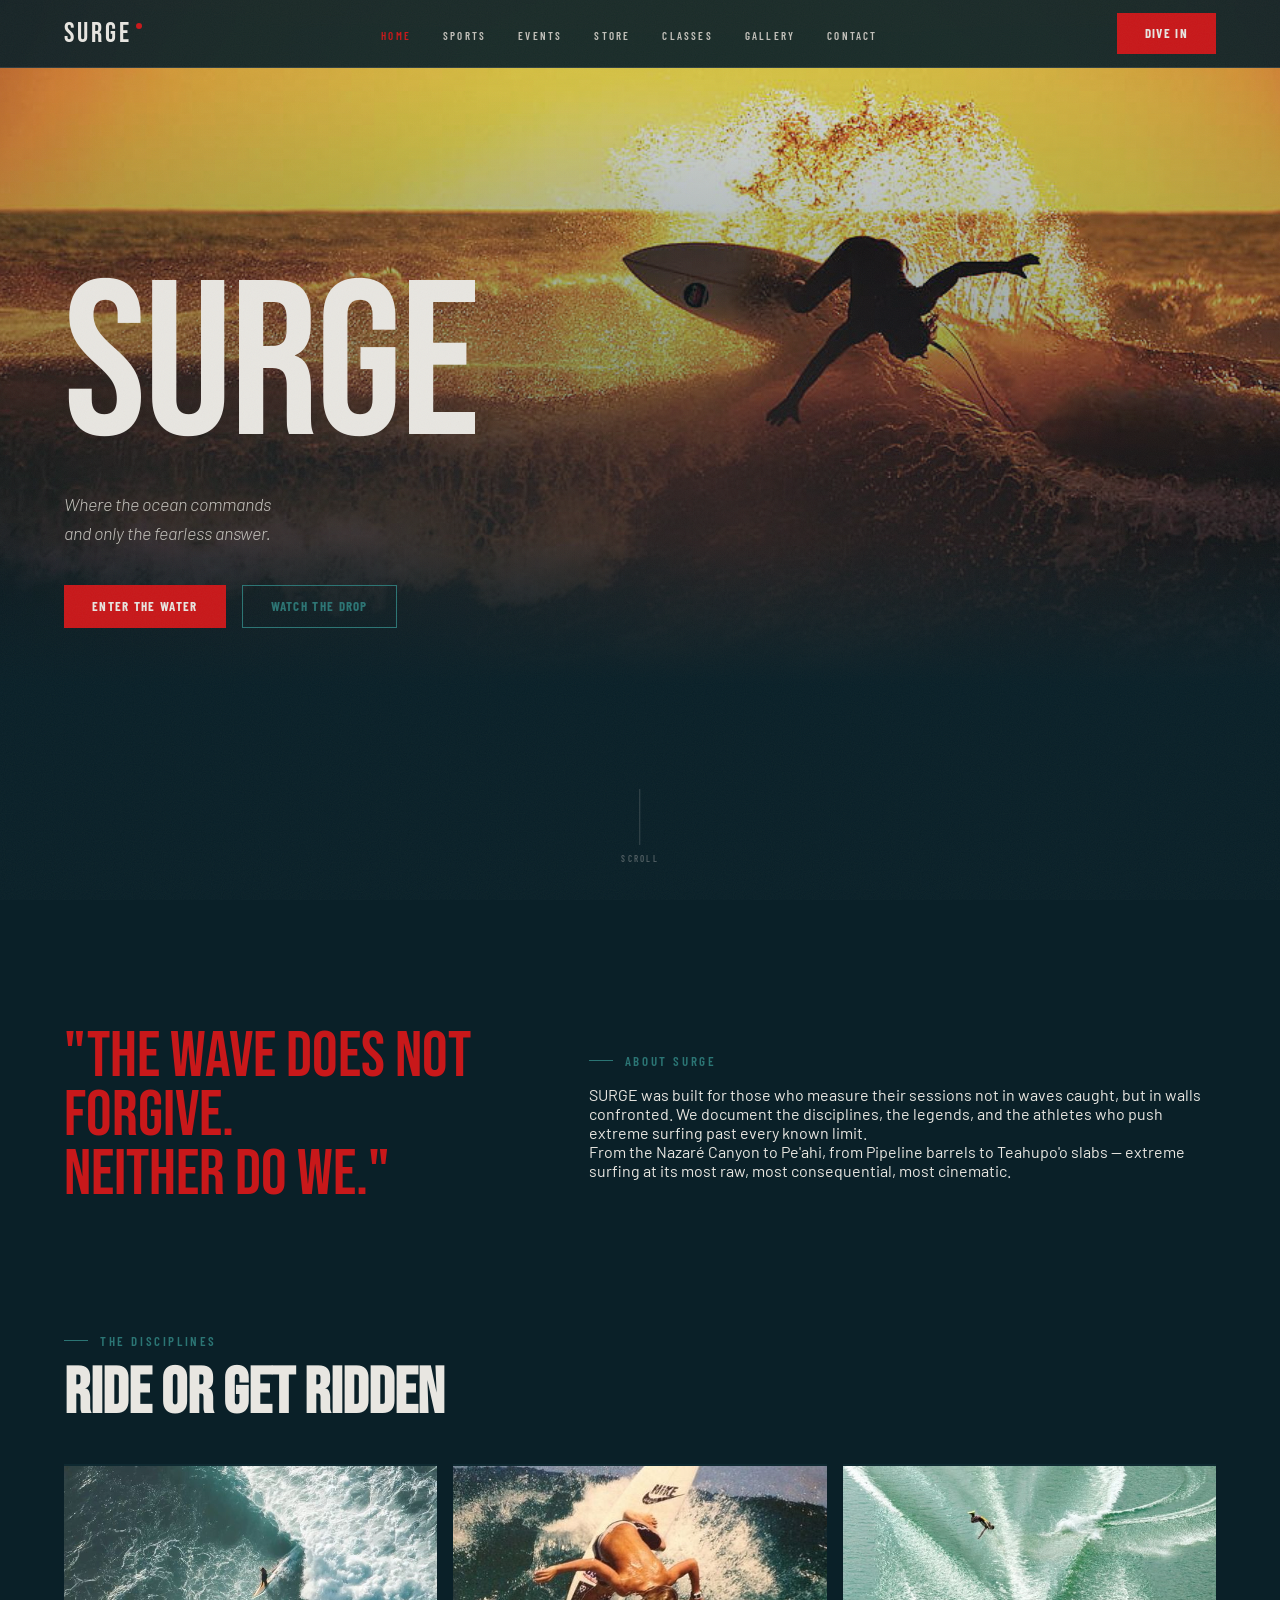
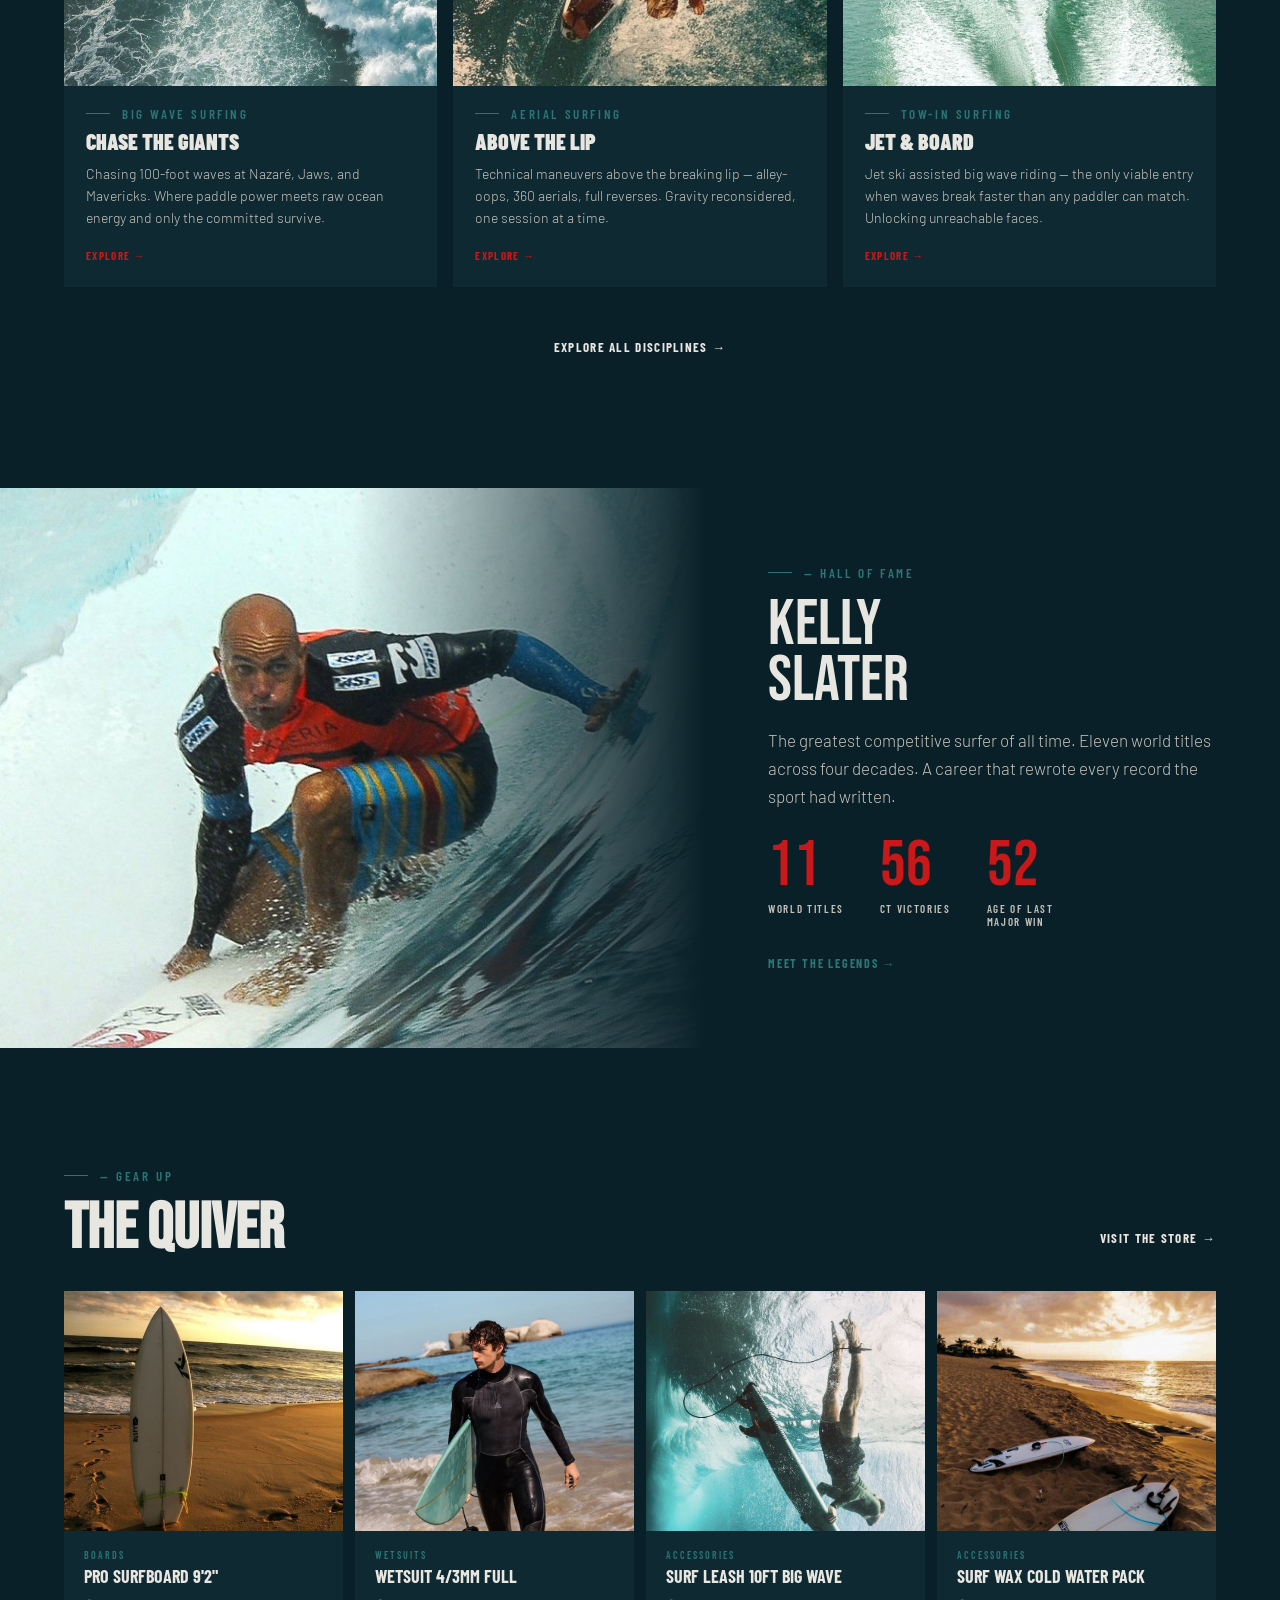
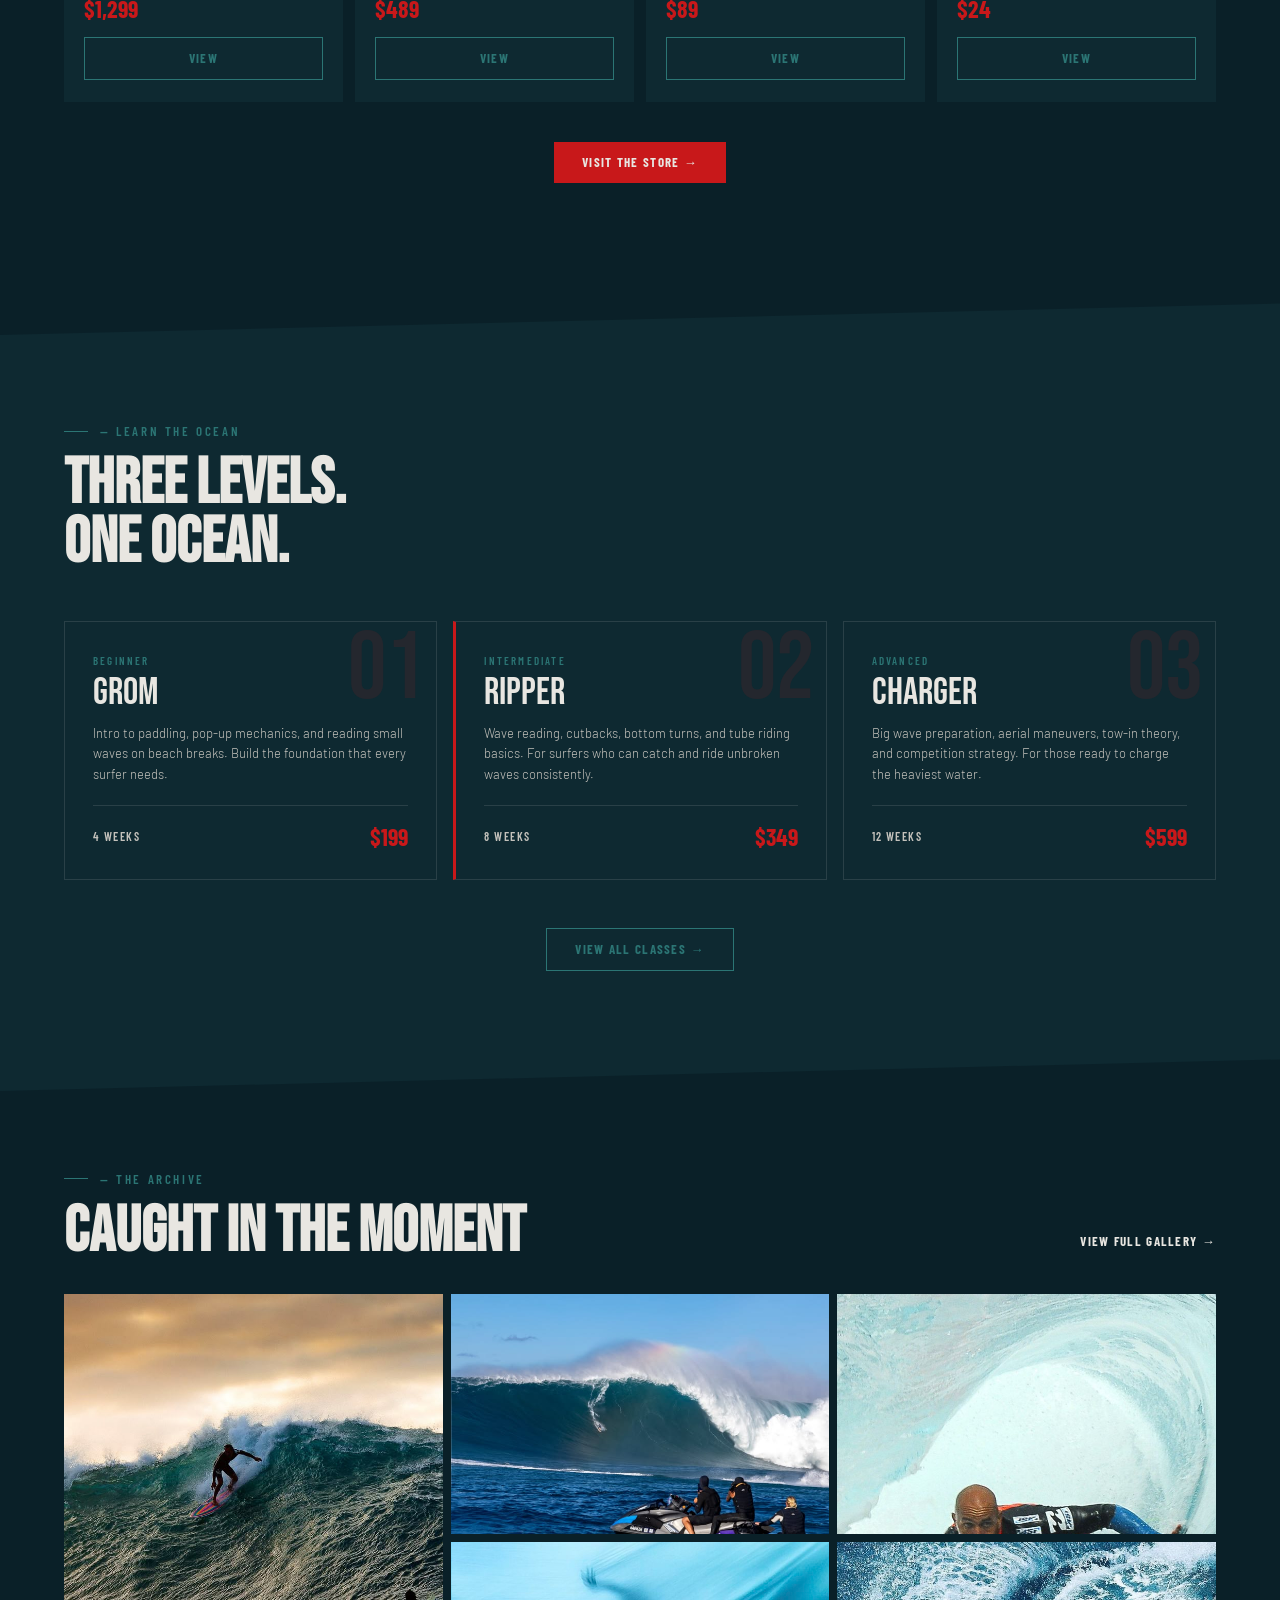
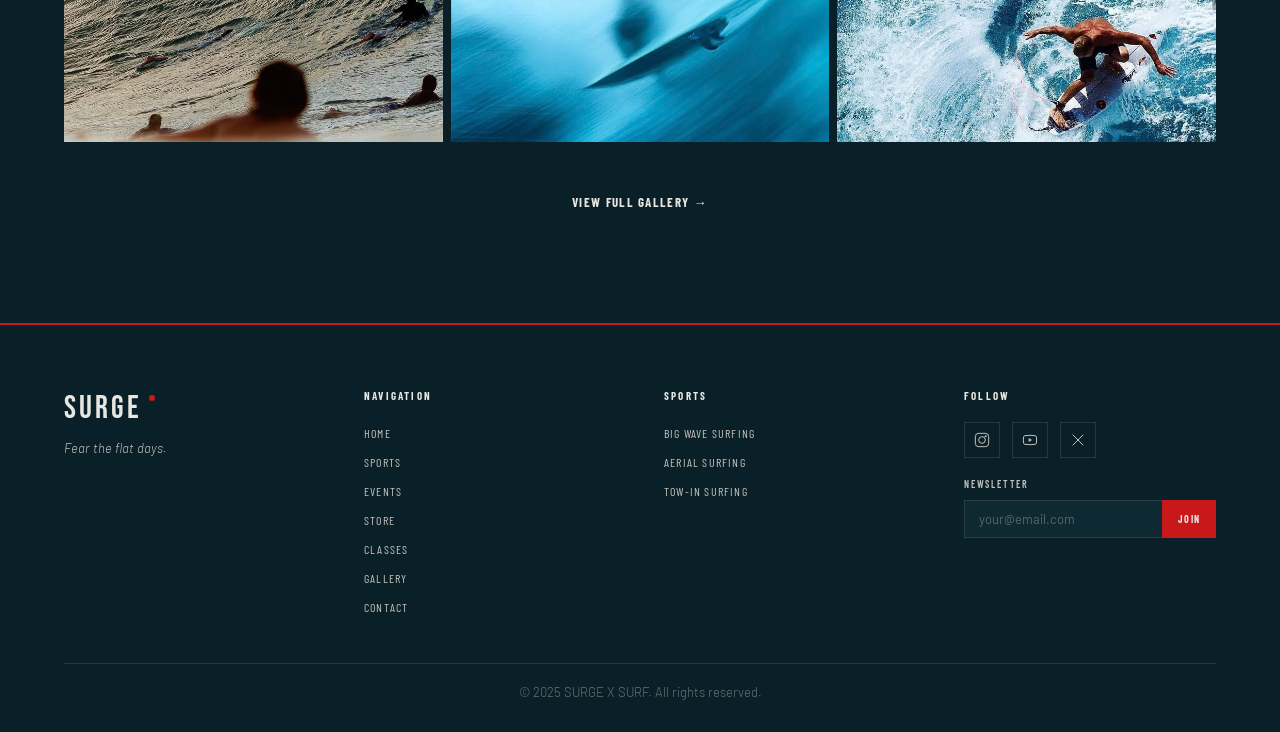
==== commit 531b0fcf: "fixes finales" ====
--- a/index.html
+++ b/index.html
@@ -31,7 +31,7 @@
 
   <!-- HERO -->
   <section class="hero" aria-label="Hero">
-    <div class="hero-bg" aria-hidden="true" style="background-image:url('assets/a1567ca30cd28204262d8f72526fe66d.jpg');background-size:cover;background-position:center;">
+    <div class="hero-bg" aria-hidden="true" style="background-image:url('assets/hero.jpeg');background-size:cover;background-position:center;">
       <div style="position:absolute;inset:0;background:radial-gradient(ellipse at 30% 60%,rgba(43,117,116,0.18) 0%,transparent 60%);"></div>
     </div>
     <div class="hero-overlay" aria-hidden="true"></div>
